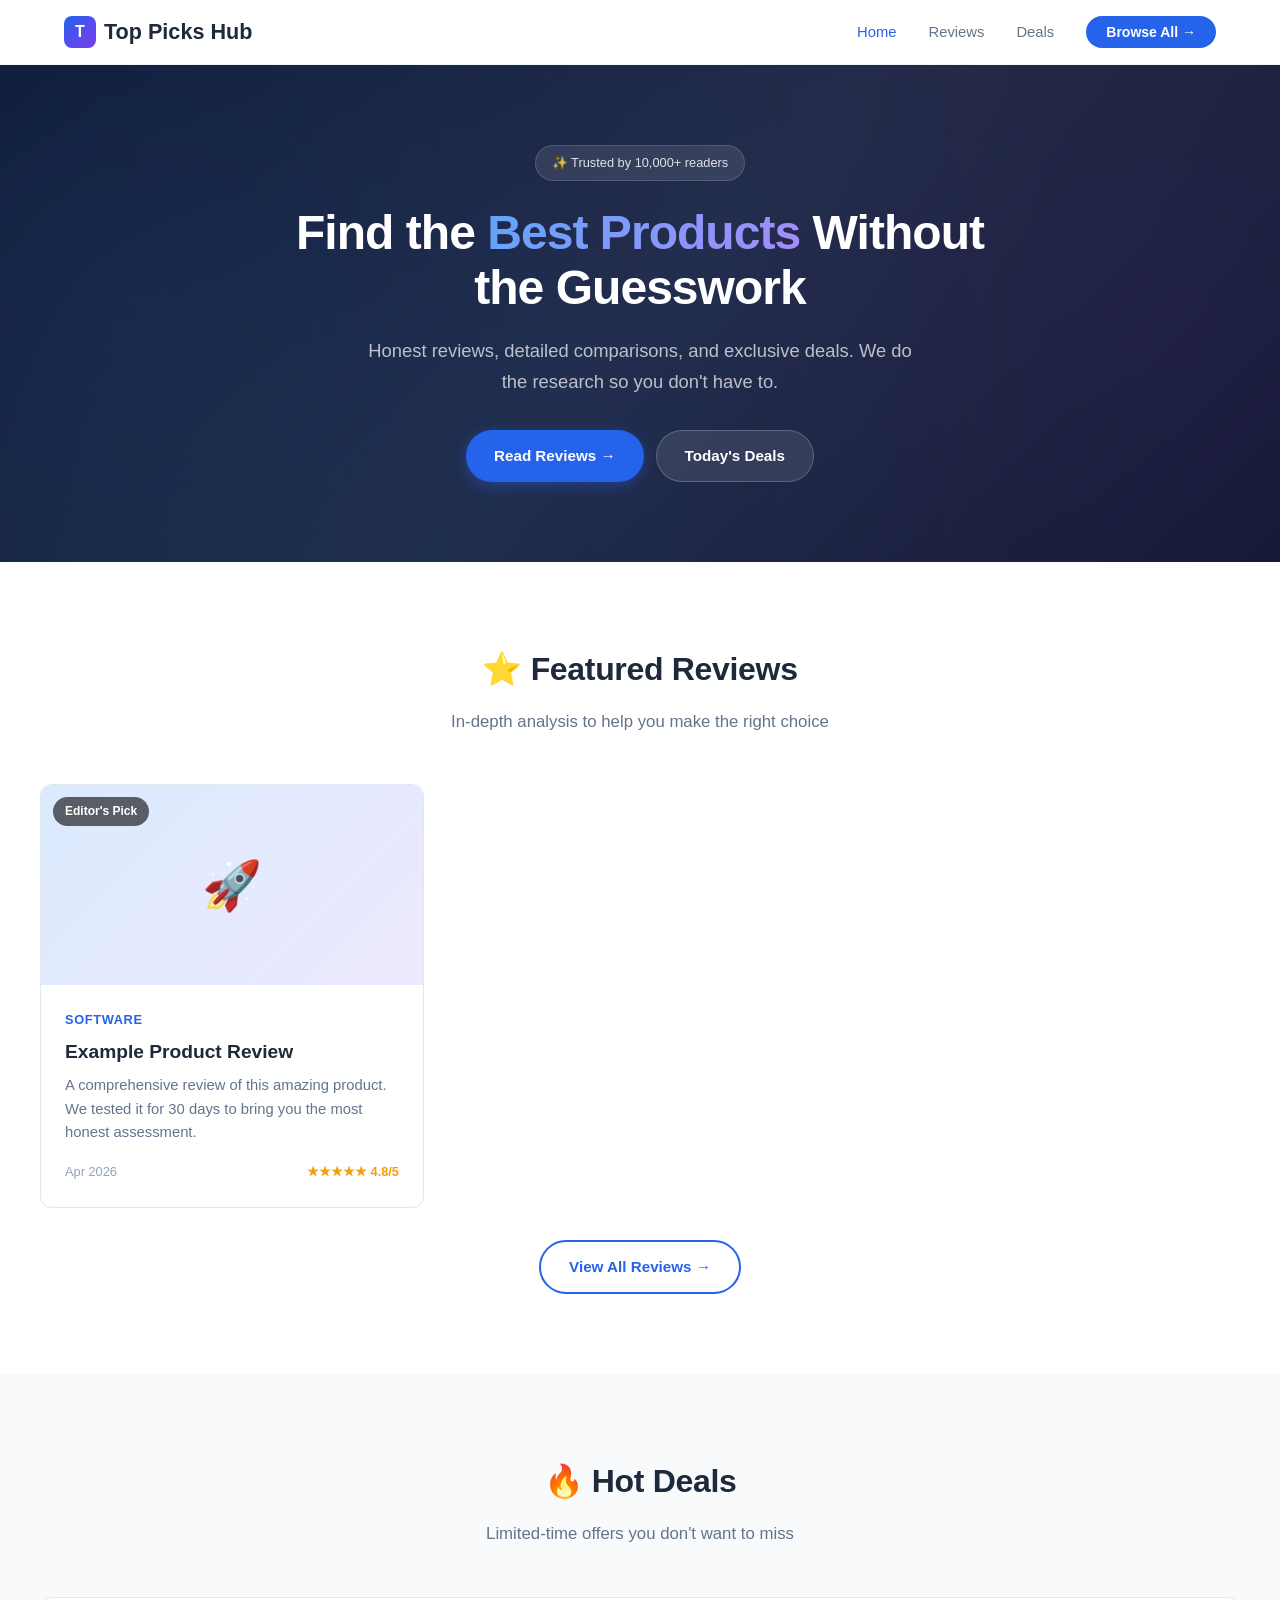
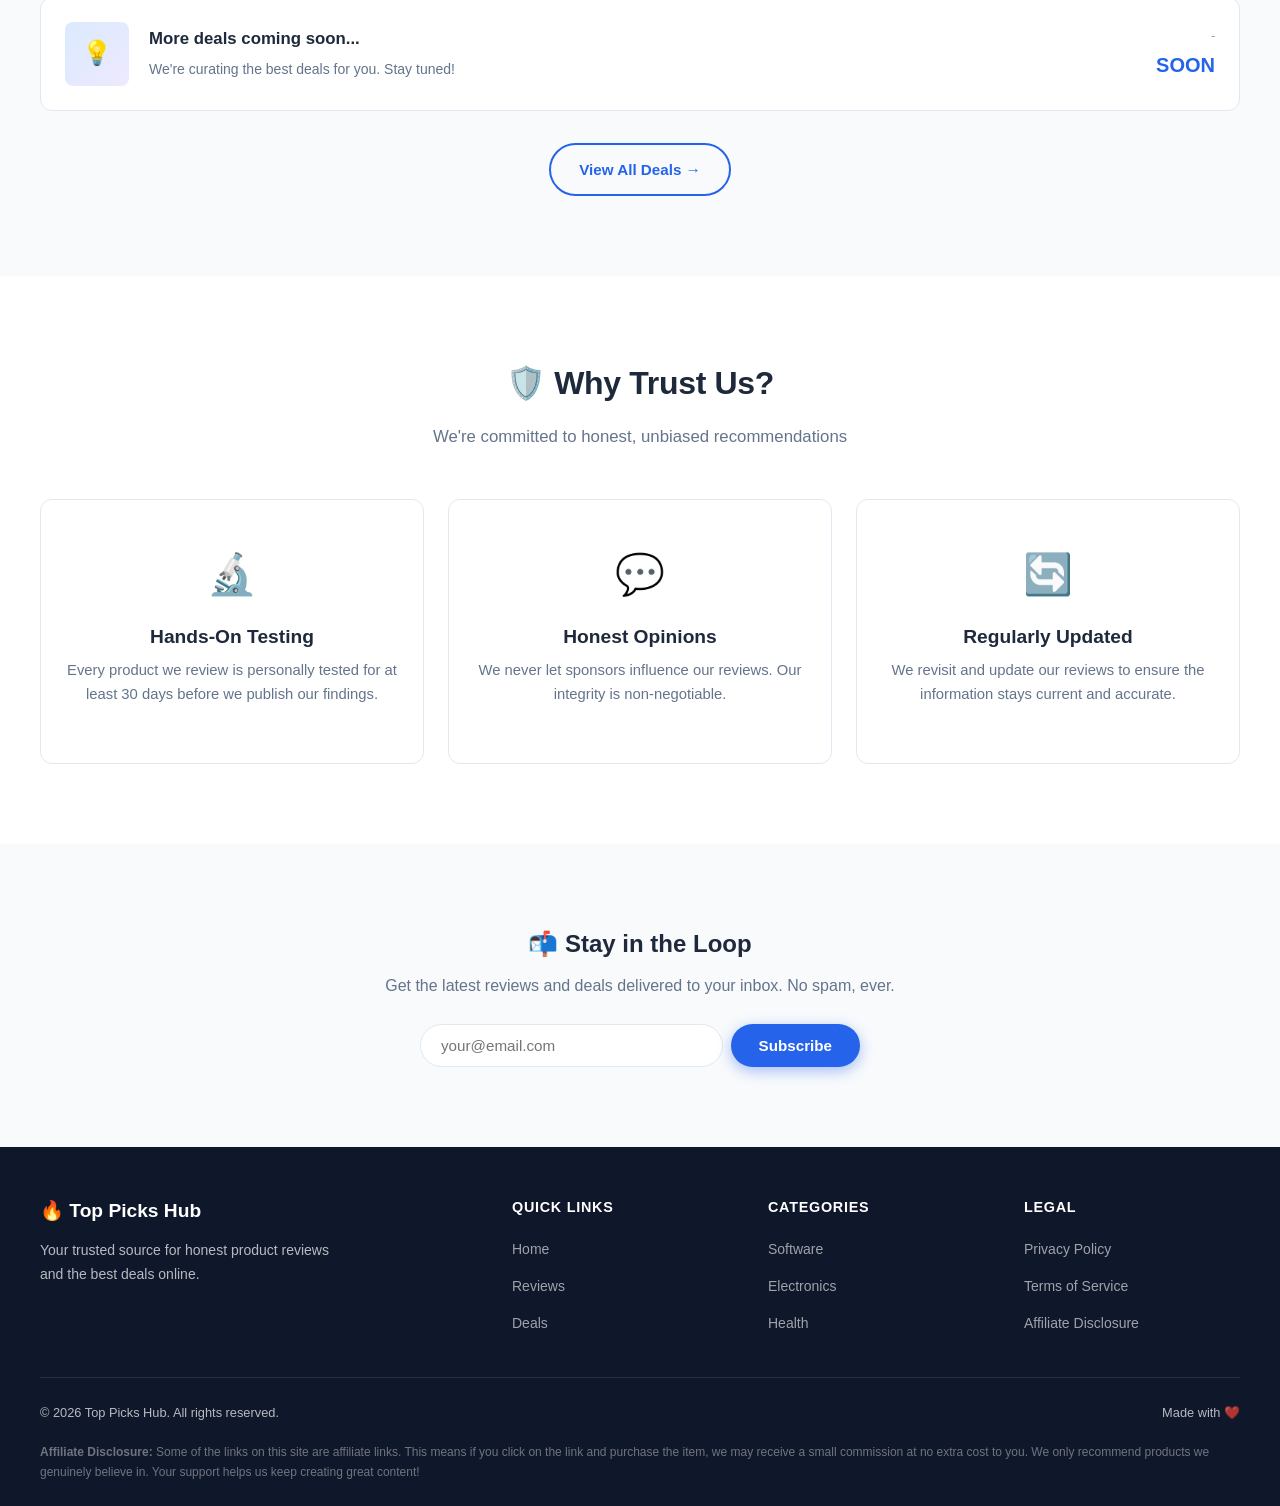
==== index.html @ aafe3a3d "🚀 Initial commit: affiliate blog site - Homepage with hero, featured reviews, hot deals, trust secti" ====
<!DOCTYPE html>
<html lang="en">
<head>
  <meta charset="UTF-8">
  <meta name="viewport" content="width=device-width, initial-scale=1.0">
  <title>Top Picks Hub - Honest Reviews & Best Deals</title>
  <meta name="description" content="Discover honest product reviews, comparisons, and exclusive deals. We help you find the best products at the best prices.">
  <link rel="stylesheet" href="css/style.css">
  <link rel="icon" href="data:image/svg+xml,<svg xmlns='http://www.w3.org/2000/svg' viewBox='0 0 100 100'><text y='.9em' font-size='90'>🔥</text></svg>">
</head>
<body>

  <!-- Navigation -->
  <nav class="navbar">
    <div class="navbar-inner">
      <a href="index.html" class="navbar-brand">
        <span class="logo-icon">T</span>
        Top Picks Hub
      </a>
      <ul class="navbar-links">
        <li><a href="index.html" class="active">Home</a></li>
        <li><a href="reviews/index.html">Reviews</a></li>
        <li><a href="deals/index.html">Deals</a></li>
        <li><a href="reviews/index.html" class="cta-nav">Browse All →</a></li>
      </ul>
      <button class="menu-toggle" aria-label="Toggle menu">
        <span></span><span></span><span></span>
      </button>
    </div>
  </nav>

  <!-- Hero -->
  <section class="hero">
    <div class="hero-content">
      <div class="hero-badge">✨ Trusted by 10,000+ readers</div>
      <h1>Find the <span class="highlight">Best Products</span> Without the Guesswork</h1>
      <p>Honest reviews, detailed comparisons, and exclusive deals. We do the research so you don't have to.</p>
      <div class="hero-buttons">
        <a href="reviews/index.html" class="btn btn-primary">Read Reviews →</a>
        <a href="deals/index.html" class="btn btn-secondary">Today's Deals</a>
      </div>
    </div>
  </section>

  <!-- Featured Reviews -->
  <section class="section">
    <div class="section-inner">
      <div class="section-header">
        <h2>⭐ Featured Reviews</h2>
        <p>In-depth analysis to help you make the right choice</p>
      </div>
      <div class="card-grid" id="featured-reviews">
        <!-- Cards will be populated here -->
        <div class="card">
          <div class="card-image">
            <span>🚀</span>
            <span class="card-badge">Editor's Pick</span>
          </div>
          <div class="card-body">
            <div class="card-category">Software</div>
            <h3 class="card-title"><a href="reviews/example-product.html">Example Product Review</a></h3>
            <p class="card-desc">A comprehensive review of this amazing product. We tested it for 30 days to bring you the most honest assessment.</p>
            <div class="card-meta">
              <span>Apr 2026</span>
              <span class="rating">★★★★★ 4.8/5</span>
            </div>
          </div>
        </div>
      </div>
      <div class="text-center mt-4">
        <a href="reviews/index.html" class="btn btn-outline">View All Reviews →</a>
      </div>
    </div>
  </section>

  <!-- Hot Deals -->
  <section class="section section-alt">
    <div class="section-inner">
      <div class="section-header">
        <h2>🔥 Hot Deals</h2>
        <p>Limited-time offers you don't want to miss</p>
      </div>
      <div class="deal-list" id="hot-deals">
        <!-- Deals will be populated here -->
        <div class="deal-card">
          <div class="deal-icon">💡</div>
          <div class="deal-info">
            <h3>More deals coming soon...</h3>
            <p>We're curating the best deals for you. Stay tuned!</p>
          </div>
          <div class="deal-price">
            <div class="old">&nbsp;</div>
            <div class="new">SOON</div>
          </div>
        </div>
      </div>
      <div class="text-center mt-4">
        <a href="deals/index.html" class="btn btn-outline">View All Deals →</a>
      </div>
    </div>
  </section>

  <!-- Why Trust Us -->
  <section class="section">
    <div class="section-inner">
      <div class="section-header">
        <h2>🛡️ Why Trust Us?</h2>
        <p>We're committed to honest, unbiased recommendations</p>
      </div>
      <div class="card-grid">
        <div class="card">
          <div class="card-body" style="text-align:center; padding:40px 24px;">
            <div style="font-size:2.5rem; margin-bottom:16px;">🔬</div>
            <h3 class="card-title">Hands-On Testing</h3>
            <p class="card-desc">Every product we review is personally tested for at least 30 days before we publish our findings.</p>
          </div>
        </div>
        <div class="card">
          <div class="card-body" style="text-align:center; padding:40px 24px;">
            <div style="font-size:2.5rem; margin-bottom:16px;">💬</div>
            <h3 class="card-title">Honest Opinions</h3>
            <p class="card-desc">We never let sponsors influence our reviews. Our integrity is non-negotiable.</p>
          </div>
        </div>
        <div class="card">
          <div class="card-body" style="text-align:center; padding:40px 24px;">
            <div style="font-size:2.5rem; margin-bottom:16px;">🔄</div>
            <h3 class="card-title">Regularly Updated</h3>
            <p class="card-desc">We revisit and update our reviews to ensure the information stays current and accurate.</p>
          </div>
        </div>
      </div>
    </div>
  </section>

  <!-- Newsletter -->
  <section class="section section-alt">
    <div class="section-inner" style="text-align:center; max-width:600px;">
      <h2>📬 Stay in the Loop</h2>
      <p class="text-muted mt-1 mb-3">Get the latest reviews and deals delivered to your inbox. No spam, ever.</p>
      <form style="display:flex; gap:8px; max-width:440px; margin:0 auto;" onsubmit="event.preventDefault(); alert('Thanks for subscribing!');">
        <input type="email" placeholder="your@email.com" required style="flex:1; padding:12px 20px; border:1px solid var(--border); border-radius:100px; font-size:0.95rem; outline:none;">
        <button type="submit" class="btn btn-primary">Subscribe</button>
      </form>
    </div>
  </section>

  <!-- Footer -->
  <footer class="footer">
    <div class="footer-inner">
      <div class="footer-grid">
        <div>
          <div class="footer-brand">🔥 Top Picks Hub</div>
          <p class="footer-desc">Your trusted source for honest product reviews and the best deals online.</p>
        </div>
        <div>
          <h4>Quick Links</h4>
          <ul class="footer-links">
            <li><a href="index.html">Home</a></li>
            <li><a href="reviews/index.html">Reviews</a></li>
            <li><a href="deals/index.html">Deals</a></li>
          </ul>
        </div>
        <div>
          <h4>Categories</h4>
          <ul class="footer-links">
            <li><a href="reviews/index.html">Software</a></li>
            <li><a href="reviews/index.html">Electronics</a></li>
            <li><a href="reviews/index.html">Health</a></li>
          </ul>
        </div>
        <div>
          <h4>Legal</h4>
          <ul class="footer-links">
            <li><a href="#">Privacy Policy</a></li>
            <li><a href="#">Terms of Service</a></li>
            <li><a href="#">Affiliate Disclosure</a></li>
          </ul>
        </div>
      </div>
      <div class="footer-bottom">
        <span>© 2026 Top Picks Hub. All rights reserved.</span>
        <span>Made with ❤️</span>
      </div>
      <div class="footer-disclaimer">
        <strong>Affiliate Disclosure:</strong> Some of the links on this site are affiliate links. This means if you click on the link and purchase the item, we may receive a small commission at no extra cost to you. We only recommend products we genuinely believe in. Your support helps us keep creating great content!
      </div>
    </div>
  </footer>

  <script src="js/main.js"></script>
</body>
</html>
---- css/style.css ----
/* ============================================
   Affiliate Blog - Global Styles
   ============================================ */

/* CSS Variables */
:root {
  --primary: #2563eb;
  --primary-dark: #1d4ed8;
  --primary-light: #dbeafe;
  --accent: #f59e0b;
  --accent-dark: #d97706;
  --text: #1e293b;
  --text-light: #64748b;
  --text-lighter: #94a3b8;
  --bg: #ffffff;
  --bg-alt: #f8fafc;
  --bg-card: #ffffff;
  --border: #e2e8f0;
  --border-light: #f1f5f9;
  --shadow-sm: 0 1px 2px rgba(0,0,0,0.05);
  --shadow: 0 1px 3px rgba(0,0,0,0.1), 0 1px 2px rgba(0,0,0,0.06);
  --shadow-md: 0 4px 6px -1px rgba(0,0,0,0.1), 0 2px 4px -2px rgba(0,0,0,0.1);
  --shadow-lg: 0 10px 15px -3px rgba(0,0,0,0.1), 0 4px 6px -4px rgba(0,0,0,0.1);
  --shadow-xl: 0 20px 25px -5px rgba(0,0,0,0.1), 0 8px 10px -6px rgba(0,0,0,0.1);
  --radius: 12px;
  --radius-sm: 8px;
  --radius-lg: 16px;
  --max-width: 1200px;
  --transition: 0.2s ease;
}

/* Reset & Base */
*, *::before, *::after {
  box-sizing: border-box;
  margin: 0;
  padding: 0;
}

html {
  scroll-behavior: smooth;
  -webkit-font-smoothing: antialiased;
}

body {
  font-family: -apple-system, BlinkMacSystemFont, 'Segoe UI', Roboto, 'Helvetica Neue', Arial, sans-serif;
  color: var(--text);
  background: var(--bg);
  line-height: 1.7;
  font-size: 16px;
}

a {
  color: var(--primary);
  text-decoration: none;
  transition: color var(--transition);
}

a:hover {
  color: var(--primary-dark);
}

img {
  max-width: 100%;
  height: auto;
  display: block;
}

/* ============================================
   Navigation
   ============================================ */
.navbar {
  position: sticky;
  top: 0;
  z-index: 100;
  background: rgba(255,255,255,0.85);
  backdrop-filter: blur(20px);
  -webkit-backdrop-filter: blur(20px);
  border-bottom: 1px solid var(--border-light);
}

.navbar-inner {
  max-width: var(--max-width);
  margin: 0 auto;
  padding: 0 24px;
  height: 64px;
  display: flex;
  align-items: center;
  justify-content: space-between;
}

.navbar-brand {
  font-size: 1.35rem;
  font-weight: 700;
  color: var(--text);
  display: flex;
  align-items: center;
  gap: 8px;
}

.navbar-brand:hover {
  color: var(--text);
}

.navbar-brand .logo-icon {
  width: 32px;
  height: 32px;
  background: linear-gradient(135deg, var(--primary), #7c3aed);
  border-radius: 8px;
  display: flex;
  align-items: center;
  justify-content: center;
  color: white;
  font-size: 1rem;
  font-weight: 800;
}

.navbar-links {
  display: flex;
  align-items: center;
  gap: 32px;
  list-style: none;
}

.navbar-links a {
  color: var(--text-light);
  font-size: 0.925rem;
  font-weight: 500;
  transition: color var(--transition);
}

.navbar-links a:hover,
.navbar-links a.active {
  color: var(--primary);
}

.navbar-links .cta-nav {
  background: var(--primary);
  color: white;
  padding: 8px 20px;
  border-radius: 100px;
  font-weight: 600;
  font-size: 0.875rem;
}

.navbar-links .cta-nav:hover {
  background: var(--primary-dark);
  color: white;
}

/* Mobile Menu */
.menu-toggle {
  display: none;
  background: none;
  border: none;
  cursor: pointer;
  padding: 8px;
}

.menu-toggle span {
  display: block;
  width: 24px;
  height: 2px;
  background: var(--text);
  margin: 5px 0;
  transition: var(--transition);
}

/* ============================================
   Hero Section
   ============================================ */
.hero {
  background: linear-gradient(135deg, #0f172a 0%, #1e293b 50%, #0f172a 100%);
  color: white;
  padding: 80px 24px;
  text-align: center;
  position: relative;
  overflow: hidden;
}

.hero::before {
  content: '';
  position: absolute;
  top: -50%;
  left: -50%;
  width: 200%;
  height: 200%;
  background: radial-gradient(circle at 30% 50%, rgba(37,99,235,0.15) 0%, transparent 50%),
              radial-gradient(circle at 70% 50%, rgba(124,58,237,0.1) 0%, transparent 50%);
  animation: heroGlow 8s ease-in-out infinite alternate;
}

@keyframes heroGlow {
  0% { transform: translate(0, 0); }
  100% { transform: translate(-5%, 5%); }
}

.hero-content {
  max-width: 720px;
  margin: 0 auto;
  position: relative;
  z-index: 1;
}

.hero-badge {
  display: inline-flex;
  align-items: center;
  gap: 6px;
  background: rgba(255,255,255,0.1);
  border: 1px solid rgba(255,255,255,0.15);
  padding: 6px 16px;
  border-radius: 100px;
  font-size: 0.8rem;
  font-weight: 500;
  color: rgba(255,255,255,0.85);
  margin-bottom: 24px;
  backdrop-filter: blur(10px);
}

.hero h1 {
  font-size: 3rem;
  font-weight: 800;
  line-height: 1.15;
  margin-bottom: 20px;
  letter-spacing: -0.02em;
}

.hero h1 .highlight {
  background: linear-gradient(135deg, #60a5fa, #a78bfa);
  -webkit-background-clip: text;
  -webkit-text-fill-color: transparent;
  background-clip: text;
}

.hero p {
  font-size: 1.15rem;
  color: rgba(255,255,255,0.7);
  max-width: 560px;
  margin: 0 auto 32px;
  line-height: 1.7;
}

.hero-buttons {
  display: flex;
  gap: 12px;
  justify-content: center;
  flex-wrap: wrap;
}

/* ============================================
   Buttons
   ============================================ */
.btn {
  display: inline-flex;
  align-items: center;
  gap: 8px;
  padding: 12px 28px;
  border-radius: 100px;
  font-weight: 600;
  font-size: 0.95rem;
  border: none;
  cursor: pointer;
  transition: all var(--transition);
  text-decoration: none;
}

.btn-primary {
  background: var(--primary);
  color: white;
  box-shadow: 0 4px 14px rgba(37,99,235,0.4);
}

.btn-primary:hover {
  background: var(--primary-dark);
  color: white;
  transform: translateY(-1px);
  box-shadow: 0 6px 20px rgba(37,99,235,0.5);
}

.btn-secondary {
  background: rgba(255,255,255,0.1);
  color: white;
  border: 1px solid rgba(255,255,255,0.2);
}

.btn-secondary:hover {
  background: rgba(255,255,255,0.2);
  color: white;
}

.btn-outline {
  background: transparent;
  color: var(--primary);
  border: 2px solid var(--primary);
}

.btn-outline:hover {
  background: var(--primary);
  color: white;
}

.btn-accent {
  background: linear-gradient(135deg, var(--accent), var(--accent-dark));
  color: white;
  box-shadow: 0 4px 14px rgba(245,158,11,0.4);
}

.btn-accent:hover {
  transform: translateY(-1px);
  box-shadow: 0 6px 20px rgba(245,158,11,0.5);
  color: white;
}

.btn-sm {
  padding: 8px 18px;
  font-size: 0.85rem;
}

/* ============================================
   Sections
   ============================================ */
.section {
  padding: 80px 24px;
}

.section-alt {
  background: var(--bg-alt);
}

.section-inner {
  max-width: var(--max-width);
  margin: 0 auto;
}

.section-header {
  text-align: center;
  margin-bottom: 48px;
}

.section-header h2 {
  font-size: 2rem;
  font-weight: 700;
  margin-bottom: 12px;
  letter-spacing: -0.01em;
}

.section-header p {
  color: var(--text-light);
  font-size: 1.05rem;
  max-width: 560px;
  margin: 0 auto;
}

/* ============================================
   Card Grid
   ============================================ */
.card-grid {
  display: grid;
  grid-template-columns: repeat(auto-fill, minmax(340px, 1fr));
  gap: 24px;
}

.card {
  background: var(--bg-card);
  border: 1px solid var(--border);
  border-radius: var(--radius);
  overflow: hidden;
  transition: all 0.3s ease;
}

.card:hover {
  transform: translateY(-4px);
  box-shadow: var(--shadow-lg);
  border-color: var(--primary-light);
}

.card-image {
  width: 100%;
  height: 200px;
  background: linear-gradient(135deg, var(--primary-light), #ede9fe);
  display: flex;
  align-items: center;
  justify-content: center;
  color: var(--primary);
  font-size: 3rem;
  position: relative;
  overflow: hidden;
}

.card-image img {
  width: 100%;
  height: 100%;
  object-fit: cover;
}

.card-badge {
  position: absolute;
  top: 12px;
  left: 12px;
  background: rgba(0,0,0,0.6);
  color: white;
  padding: 4px 12px;
  border-radius: 100px;
  font-size: 0.75rem;
  font-weight: 600;
  backdrop-filter: blur(10px);
}

.card-body {
  padding: 24px;
}

.card-category {
  font-size: 0.8rem;
  font-weight: 600;
  color: var(--primary);
  text-transform: uppercase;
  letter-spacing: 0.05em;
  margin-bottom: 8px;
}

.card-title {
  font-size: 1.2rem;
  font-weight: 700;
  margin-bottom: 8px;
  line-height: 1.4;
}

.card-title a {
  color: var(--text);
}

.card-title a:hover {
  color: var(--primary);
}

.card-desc {
  color: var(--text-light);
  font-size: 0.925rem;
  line-height: 1.6;
  margin-bottom: 16px;
}

.card-meta {
  display: flex;
  align-items: center;
  justify-content: space-between;
  font-size: 0.8rem;
  color: var(--text-lighter);
}

.card-meta .rating {
  color: var(--accent);
  font-weight: 600;
}

/* ============================================
   Featured / Deal Cards
   ============================================ */
.deal-card {
  background: var(--bg-card);
  border: 1px solid var(--border);
  border-radius: var(--radius);
  padding: 24px;
  display: flex;
  gap: 20px;
  align-items: center;
  transition: all 0.3s ease;
}

.deal-card:hover {
  transform: translateY(-2px);
  box-shadow: var(--shadow-md);
}

.deal-card .deal-icon {
  width: 64px;
  height: 64px;
  border-radius: var(--radius-sm);
  background: linear-gradient(135deg, var(--primary-light), #ede9fe);
  display: flex;
  align-items: center;
  justify-content: center;
  font-size: 1.5rem;
  flex-shrink: 0;
}

.deal-card .deal-info {
  flex: 1;
}

.deal-card .deal-info h3 {
  font-size: 1.05rem;
  font-weight: 700;
  margin-bottom: 4px;
}

.deal-card .deal-info p {
  font-size: 0.875rem;
  color: var(--text-light);
}

.deal-card .deal-price {
  text-align: right;
  flex-shrink: 0;
}

.deal-card .deal-price .old {
  font-size: 0.8rem;
  color: var(--text-lighter);
  text-decoration: line-through;
}

.deal-card .deal-price .new {
  font-size: 1.25rem;
  font-weight: 800;
  color: var(--primary);
}

.deal-list {
  display: flex;
  flex-direction: column;
  gap: 16px;
}

/* ============================================
   Footer
   ============================================ */
.footer {
  background: #0f172a;
  color: rgba(255,255,255,0.7);
  padding: 48px 24px 24px;
}

.footer-inner {
  max-width: var(--max-width);
  margin: 0 auto;
}

.footer-grid {
  display: grid;
  grid-template-columns: 2fr 1fr 1fr 1fr;
  gap: 40px;
  margin-bottom: 40px;
}

.footer-brand {
  font-size: 1.2rem;
  font-weight: 700;
  color: white;
  margin-bottom: 12px;
}

.footer-desc {
  font-size: 0.875rem;
  line-height: 1.7;
  max-width: 300px;
}

.footer h4 {
  color: white;
  font-size: 0.9rem;
  font-weight: 600;
  margin-bottom: 16px;
  text-transform: uppercase;
  letter-spacing: 0.05em;
}

.footer-links {
  list-style: none;
  display: flex;
  flex-direction: column;
  gap: 10px;
}

.footer-links a {
  color: rgba(255,255,255,0.6);
  font-size: 0.875rem;
  transition: color var(--transition);
}

.footer-links a:hover {
  color: white;
}

.footer-bottom {
  border-top: 1px solid rgba(255,255,255,0.1);
  padding-top: 24px;
  display: flex;
  justify-content: space-between;
  align-items: center;
  font-size: 0.8rem;
}

.footer-disclaimer {
  font-size: 0.75rem;
  color: rgba(255,255,255,0.4);
  margin-top: 20px;
  line-height: 1.6;
}

/* ============================================
   LP Page Styles
   ============================================ */
.lp-hero {
  background: linear-gradient(135deg, #0f172a 0%, #1e293b 100%);
  color: white;
  padding: 100px 24px 80px;
  text-align: center;
}

.lp-hero h1 {
  font-size: 2.5rem;
  font-weight: 800;
  margin-bottom: 16px;
  letter-spacing: -0.02em;
}

.lp-hero p {
  font-size: 1.1rem;
  color: rgba(255,255,255,0.7);
  max-width: 600px;
  margin: 0 auto 32px;
}

.lp-content {
  max-width: 800px;
  margin: 0 auto;
  padding: 60px 24px;
}

.lp-content h2 {
  font-size: 1.6rem;
  font-weight: 700;
  margin: 40px 0 16px;
}

.lp-content h3 {
  font-size: 1.25rem;
  font-weight: 600;
  margin: 28px 0 12px;
}

.lp-content p {
  margin-bottom: 16px;
  color: var(--text-light);
  line-height: 1.8;
}

.lp-content ul, .lp-content ol {
  margin: 16px 0;
  padding-left: 24px;
}

.lp-content li {
  margin-bottom: 8px;
  color: var(--text-light);
  line-height: 1.7;
}

.lp-cta {
  background: var(--bg-alt);
  border: 2px solid var(--border);
  border-radius: var(--radius-lg);
  padding: 48px;
  text-align: center;
  margin: 48px 0;
}

.lp-cta h2 {
  font-size: 1.8rem;
  margin-bottom: 12px;
}

.lp-cta p {
  color: var(--text-light);
  margin-bottom: 24px;
}

/* Pros & Cons */
.pros-cons {
  display: grid;
  grid-template-columns: 1fr 1fr;
  gap: 24px;
  margin: 32px 0;
}

.pros-cons .pros, .pros-cons .cons {
  background: var(--bg-alt);
  border-radius: var(--radius);
  padding: 24px;
}

.pros-cons h3 {
  margin-top: 0 !important;
  font-size: 1.1rem !important;
}

.pros-cons .pros h3 { color: #16a34a; }
.pros-cons .cons h3 { color: #dc2626; }

.pros-cons li {
  margin-bottom: 8px;
  font-size: 0.925rem;
}

/* ============================================
   Responsive
   ============================================ */
@media (max-width: 768px) {
  .navbar-links {
    display: none;
    position: absolute;
    top: 64px;
    left: 0;
    right: 0;
    background: white;
    flex-direction: column;
    padding: 24px;
    gap: 16px;
    border-bottom: 1px solid var(--border);
    box-shadow: var(--shadow-lg);
  }

  .navbar-links.active {
    display: flex;
  }

  .menu-toggle {
    display: block;
  }

  .hero h1 {
    font-size: 2rem;
  }

  .hero p {
    font-size: 1rem;
  }

  .card-grid {
    grid-template-columns: 1fr;
  }

  .footer-grid {
    grid-template-columns: 1fr 1fr;
    gap: 24px;
  }

  .pros-cons {
    grid-template-columns: 1fr;
  }

  .deal-card {
    flex-direction: column;
    text-align: center;
  }

  .deal-card .deal-price {
    text-align: center;
  }

  .lp-hero h1 {
    font-size: 1.8rem;
  }

  .section {
    padding: 48px 16px;
  }
}

@media (max-width: 480px) {
  .footer-grid {
    grid-template-columns: 1fr;
  }

  .hero-buttons {
    flex-direction: column;
    align-items: center;
  }

  .btn {
    width: 100%;
    justify-content: center;
  }
}

/* ============================================
   Utilities
   ============================================ */
.text-center { text-align: center; }
.text-sm { font-size: 0.875rem; }
.text-muted { color: var(--text-light); }
.mt-1 { margin-top: 8px; }
.mt-2 { margin-top: 16px; }
.mt-3 { margin-top: 24px; }
.mt-4 { margin-top: 32px; }
.mb-1 { margin-bottom: 8px; }
.mb-2 { margin-bottom: 16px; }
.mb-3 { margin-bottom: 24px; }
.mb-4 { margin-bottom: 32px; }
.container {
  max-width: var(--max-width);
  margin: 0 auto;
  padding: 0 24px;
}

/* Star rating */
.stars {
  color: var(--accent);
  letter-spacing: 2px;
}

/* Tag */
.tag {
  display: inline-block;
  padding: 4px 12px;
  border-radius: 100px;
  font-size: 0.75rem;
  font-weight: 600;
  background: var(--primary-light);
  color: var(--primary);
}

.tag-green {
  background: #dcfce7;
  color: #16a34a;
}

.tag-red {
  background: #fee2e2;
  color: #dc2626;
}

/* Breadcrumb */
.breadcrumb {
  padding: 16px 24px;
  font-size: 0.85rem;
  color: var(--text-lighter);
}

.breadcrumb a {
  color: var(--text-light);
}

.breadcrumb a:hover {
  color: var(--primary);
}

.breadcrumb span {
  margin: 0 8px;
}

/* Divider */
.divider {
  border: none;
  border-top: 1px solid var(--border);
  margin: 48px 0;
}
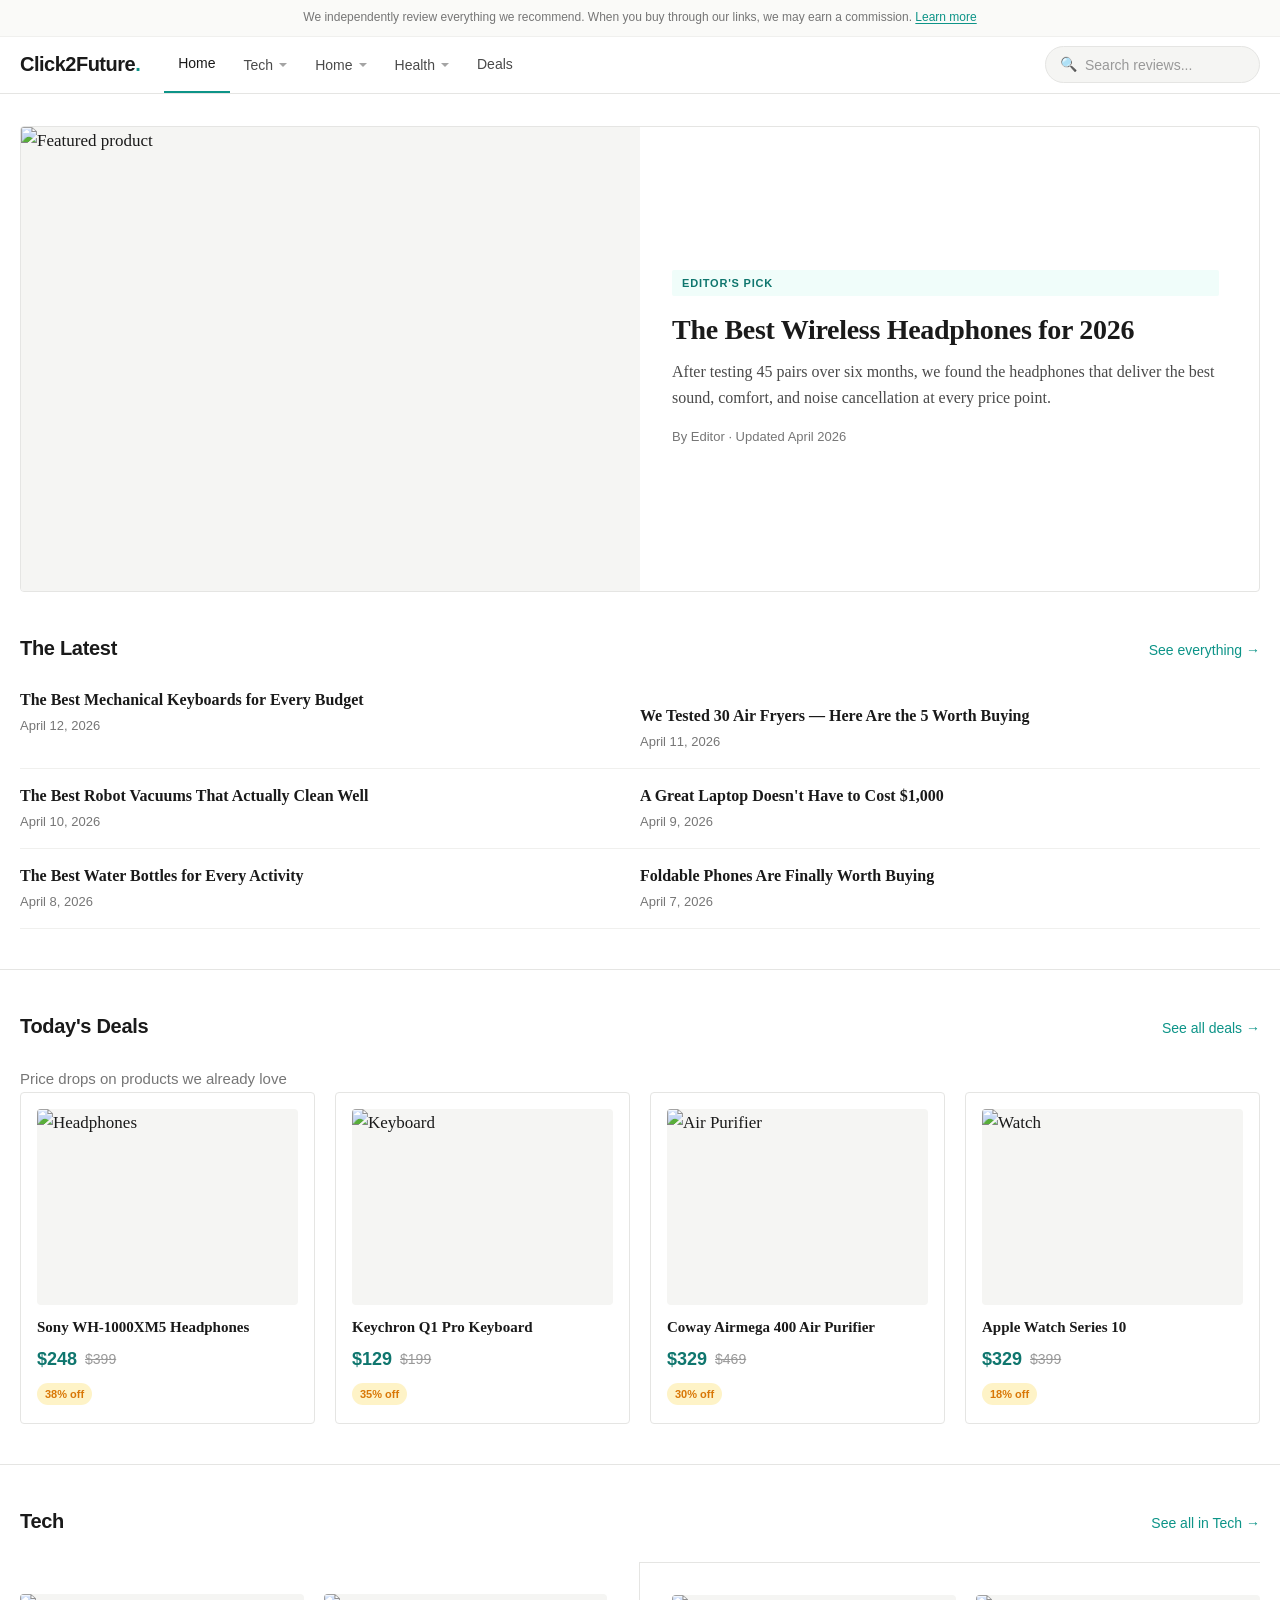
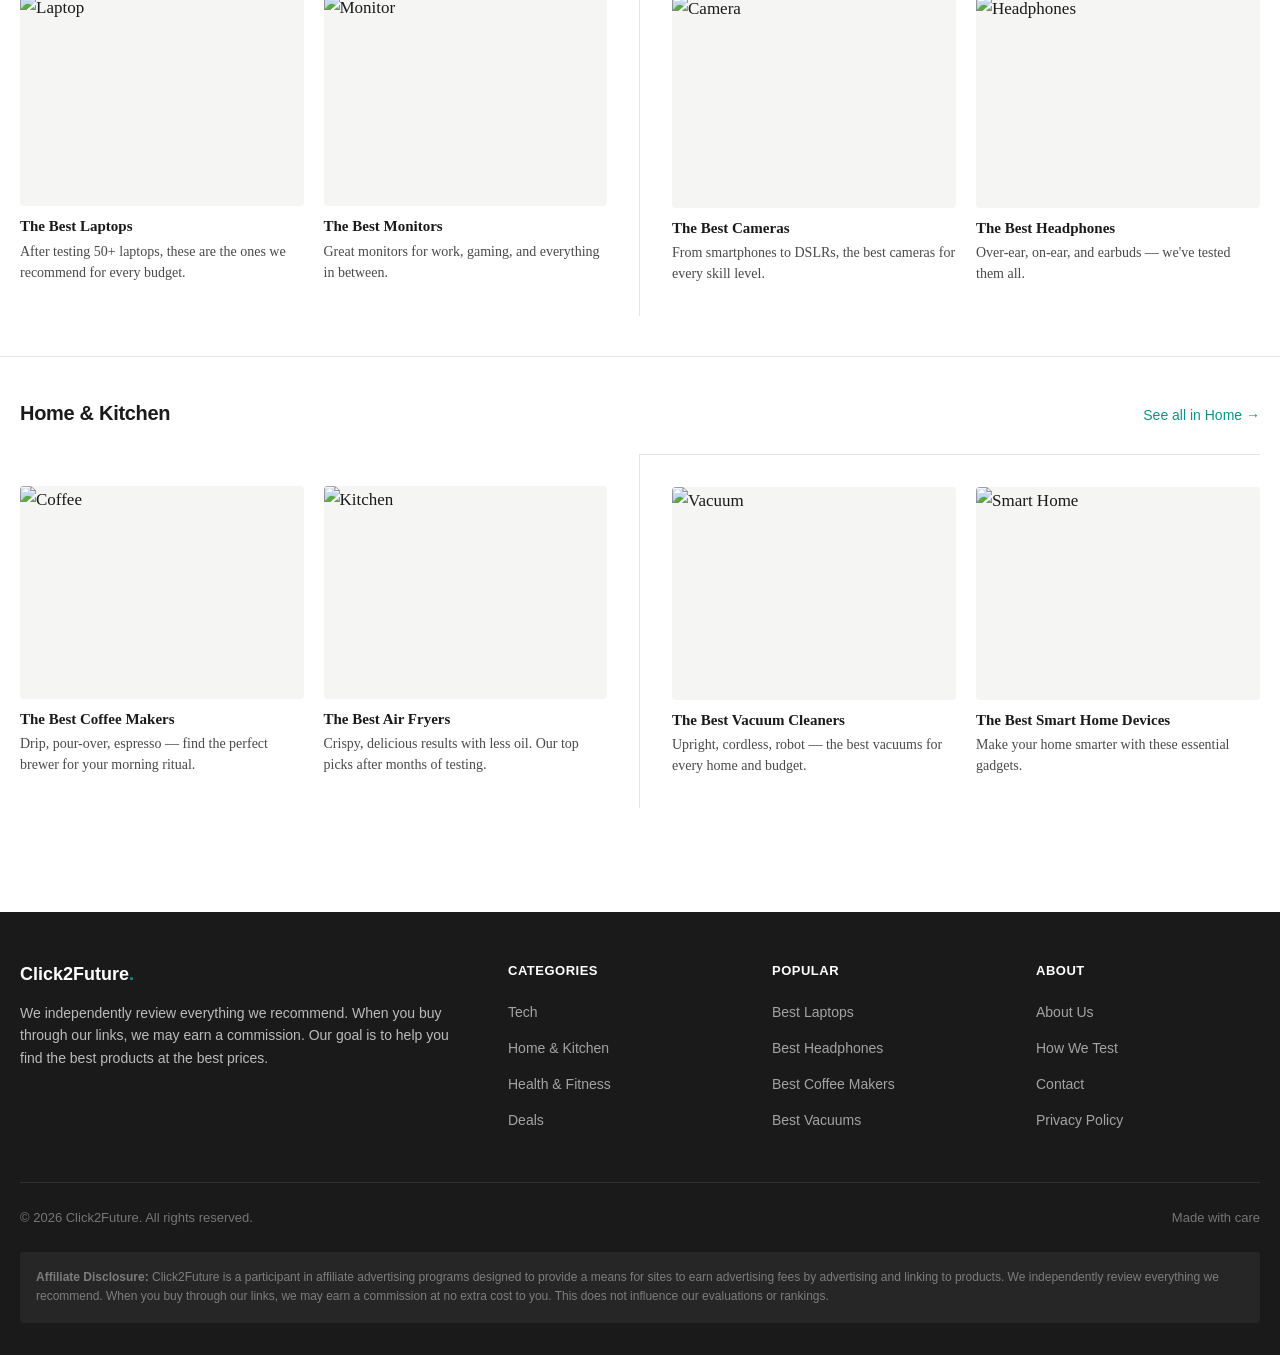
==== commit 055519d9: "🎨 Redesign: Wirecutter-style layout with teal color scheme" ====
--- a/index.html
+++ b/index.html
@@ -3,145 +3,346 @@
 <head>
   <meta charset="UTF-8">
   <meta name="viewport" content="width=device-width, initial-scale=1.0">
-  <title>Top Picks Hub - Honest Reviews & Best Deals</title>
-  <meta name="description" content="Discover honest product reviews, comparisons, and exclusive deals. We help you find the best products at the best prices.">
+  <title>Click2Future — Honest Reviews & Best Deals</title>
+  <meta name="description" content="We independently review everything we recommend. Find the best products with honest, in-depth reviews and exclusive deals.">
   <link rel="stylesheet" href="css/style.css">
-  <link rel="icon" href="data:image/svg+xml,<svg xmlns='http://www.w3.org/2000/svg' viewBox='0 0 100 100'><text y='.9em' font-size='90'>🔥</text></svg>">
+  <link rel="icon" href="data:image/svg+xml,<svg xmlns='http://www.w3.org/2000/svg' viewBox='0 0 100 100'><text y='.9em' font-size='90'>⚡</text></svg>">
 </head>
 <body>
+
+  <!-- Disclosure Bar -->
+  <div class="top-bar">
+    We independently review everything we recommend. When you buy through our links, we may earn a commission. <a href="#">Learn more</a>
+  </div>
 
   <!-- Navigation -->
   <nav class="navbar">
     <div class="navbar-inner">
-      <a href="index.html" class="navbar-brand">
-        <span class="logo-icon">T</span>
-        Top Picks Hub
-      </a>
-      <ul class="navbar-links">
-        <li><a href="index.html" class="active">Home</a></li>
-        <li><a href="reviews/index.html">Reviews</a></li>
-        <li><a href="deals/index.html">Deals</a></li>
-        <li><a href="reviews/index.html" class="cta-nav">Browse All →</a></li>
+      <a href="index.html" class="navbar-brand">Click2Future<span class="brand-dot">.</span></a>
+
+      <ul class="nav-links">
+        <li class="active">
+          <a href="index.html">Home</a>
+        </li>
+        <li>
+          <button>Tech <span class="nav-arrow"></span></button>
+          <div class="nav-dropdown">
+            <div class="dropdown-grid">
+              <div class="dropdown-group">
+                <div class="dropdown-group-title">Computers</div>
+                <ul>
+                  <li><a href="reviews/index.html">Laptops</a></li>
+                  <li><a href="reviews/index.html">Desktops</a></li>
+                  <li><a href="reviews/index.html">Monitors</a></li>
+                  <li><a href="reviews/index.html">Keyboards</a></li>
+                  <li><a href="reviews/index.html">Mice</a></li>
+                </ul>
+              </div>
+              <div class="dropdown-group">
+                <div class="dropdown-group-title">Audio</div>
+                <ul>
+                  <li><a href="reviews/index.html">Headphones</a></li>
+                  <li><a href="reviews/index.html">Earbuds</a></li>
+                  <li><a href="reviews/index.html">Speakers</a></li>
+                  <li><a href="reviews/index.html">Soundbars</a></li>
+                </ul>
+              </div>
+              <div class="dropdown-group">
+                <div class="dropdown-group-title">Phones & Tablets</div>
+                <ul>
+                  <li><a href="reviews/index.html">Smartphones</a></li>
+                  <li><a href="reviews/index.html">Tablets</a></li>
+                  <li><a href="reviews/index.html">Phone Cases</a></li>
+                  <li><a href="reviews/index.html">Chargers</a></li>
+                </ul>
+              </div>
+            </div>
+          </div>
+        </li>
+        <li>
+          <button>Home <span class="nav-arrow"></span></button>
+          <div class="nav-dropdown">
+            <div class="dropdown-grid">
+              <div class="dropdown-group">
+                <div class="dropdown-group-title">Kitchen</div>
+                <ul>
+                  <li><a href="reviews/index.html">Coffee Makers</a></li>
+                  <li><a href="reviews/index.html">Air Fryers</a></li>
+                  <li><a href="reviews/index.html">Blenders</a></li>
+                  <li><a href="reviews/index.html">Cookware</a></li>
+                </ul>
+              </div>
+              <div class="dropdown-group">
+                <div class="dropdown-group-title">Cleaning</div>
+                <ul>
+                  <li><a href="reviews/index.html">Vacuum Cleaners</a></li>
+                  <li><a href="reviews/index.html">Robot Vacuums</a></li>
+                  <li><a href="reviews/index.html">Air Purifiers</a></li>
+                </ul>
+              </div>
+              <div class="dropdown-group">
+                <div class="dropdown-group-title">Smart Home</div>
+                <ul>
+                  <li><a href="reviews/index.html">Smart Speakers</a></li>
+                  <li><a href="reviews/index.html">Security Cameras</a></li>
+                  <li><a href="reviews/index.html">Thermostats</a></li>
+                </ul>
+              </div>
+            </div>
+          </div>
+        </li>
+        <li>
+          <button>Health <span class="nav-arrow"></span></button>
+          <div class="nav-dropdown">
+            <div class="dropdown-grid">
+              <div class="dropdown-group">
+                <div class="dropdown-group-title">Fitness</div>
+                <ul>
+                  <li><a href="reviews/index.html">Fitness Trackers</a></li>
+                  <li><a href="reviews/index.html">Running Shoes</a></li>
+                  <li><a href="reviews/index.html">Yoga Mats</a></li>
+                </ul>
+              </div>
+              <div class="dropdown-group">
+                <div class="dropdown-group-title">Wellness</div>
+                <ul>
+                  <li><a href="reviews/index.html">Water Bottles</a></li>
+                  <li><a href="reviews/index.html">Air Purifiers</a></li>
+                  <li><a href="reviews/index.html">Humidifiers</a></li>
+                </ul>
+              </div>
+              <div class="dropdown-group">
+                <div class="dropdown-group-title">Sleep</div>
+                <ul>
+                  <li><a href="reviews/index.html">Mattresses</a></li>
+                  <li><a href="reviews/index.html">Pillows</a></li>
+                  <li><a href="reviews/index.html">White Noise Machines</a></li>
+                </ul>
+              </div>
+            </div>
+          </div>
+        </li>
+        <li>
+          <a href="deals/index.html">Deals</a>
+        </li>
       </ul>
+
+      <div class="nav-right">
+        <div class="search-box">
+          <span class="search-icon">🔍</span>
+          <input type="text" placeholder="Search reviews...">
+        </div>
+      </div>
+
       <button class="menu-toggle" aria-label="Toggle menu">
         <span></span><span></span><span></span>
       </button>
     </div>
   </nav>
 
-  <!-- Hero -->
-  <section class="hero">
-    <div class="hero-content">
-      <div class="hero-badge">✨ Trusted by 10,000+ readers</div>
-      <h1>Find the <span class="highlight">Best Products</span> Without the Guesswork</h1>
-      <p>Honest reviews, detailed comparisons, and exclusive deals. We do the research so you don't have to.</p>
-      <div class="hero-buttons">
-        <a href="reviews/index.html" class="btn btn-primary">Read Reviews →</a>
-        <a href="deals/index.html" class="btn btn-secondary">Today's Deals</a>
+  <!-- Mobile Menu -->
+  <div class="mobile-menu">
+    <a href="index.html">Home</a>
+    <a href="reviews/index.html">All Reviews</a>
+    <a href="deals/index.html">Deals</a>
+    <a href="reviews/index.html">Tech</a>
+    <a href="reviews/index.html">Home & Kitchen</a>
+    <a href="reviews/index.html">Health & Fitness</a>
+  </div>
+
+  <!-- Hero Featured -->
+  <div class="hero-featured">
+    <div class="hero-card">
+      <div class="hero-card-image">
+        <img src="https://images.unsplash.com/photo-1505740420928-5e560c06d30e?w=800&h=600&fit=crop" alt="Featured product">
+      </div>
+      <div class="hero-card-content">
+        <span class="tag">Editor's Pick</span>
+        <h2><a href="reviews/example-product.html">The Best Wireless Headphones for 2026</a></h2>
+        <p>After testing 45 pairs over six months, we found the headphones that deliver the best sound, comfort, and noise cancellation at every price point.</p>
+        <div class="meta">By <a href="#">Editor</a> · Updated April 2026</div>
+      </div>
+    </div>
+  </div>
+
+  <!-- The Latest -->
+  <section class="section">
+    <div class="section-header">
+      <h2 class="section-title"><a href="reviews/index.html">The Latest</a></h2>
+      <a href="reviews/index.html" class="section-more">See everything →</a>
+    </div>
+    <div class="latest-list">
+      <div class="latest-item">
+        <h3><a href="reviews/example-product.html">The Best Mechanical Keyboards for Every Budget</a></h3>
+        <div class="meta">April 12, 2026</div>
+      </div>
+      <div class="latest-item">
+        <h3><a href="reviews/example-product.html">We Tested 30 Air Fryers — Here Are the 5 Worth Buying</a></h3>
+        <div class="meta">April 11, 2026</div>
+      </div>
+      <div class="latest-item">
+        <h3><a href="reviews/example-product.html">The Best Robot Vacuums That Actually Clean Well</a></h3>
+        <div class="meta">April 10, 2026</div>
+      </div>
+      <div class="latest-item">
+        <h3><a href="reviews/example-product.html">A Great Laptop Doesn't Have to Cost $1,000</a></h3>
+        <div class="meta">April 9, 2026</div>
+      </div>
+      <div class="latest-item">
+        <h3><a href="reviews/example-product.html">The Best Water Bottles for Every Activity</a></h3>
+        <div class="meta">April 8, 2026</div>
+      </div>
+      <div class="latest-item">
+        <h3><a href="reviews/example-product.html">Foldable Phones Are Finally Worth Buying</a></h3>
+        <div class="meta">April 7, 2026</div>
       </div>
     </div>
   </section>
 
-  <!-- Featured Reviews -->
+  <!-- Daily Deals -->
   <section class="section">
-    <div class="section-inner">
-      <div class="section-header">
-        <h2>⭐ Featured Reviews</h2>
-        <p>In-depth analysis to help you make the right choice</p>
-      </div>
-      <div class="card-grid" id="featured-reviews">
-        <!-- Cards will be populated here -->
-        <div class="card">
-          <div class="card-image">
-            <span>🚀</span>
-            <span class="card-badge">Editor's Pick</span>
-          </div>
-          <div class="card-body">
-            <div class="card-category">Software</div>
-            <h3 class="card-title"><a href="reviews/example-product.html">Example Product Review</a></h3>
-            <p class="card-desc">A comprehensive review of this amazing product. We tested it for 30 days to bring you the most honest assessment.</p>
-            <div class="card-meta">
-              <span>Apr 2026</span>
-              <span class="rating">★★★★★ 4.8/5</span>
-            </div>
-          </div>
-        </div>
-      </div>
-      <div class="text-center mt-4">
-        <a href="reviews/index.html" class="btn btn-outline">View All Reviews →</a>
+    <div class="section-header">
+      <h2 class="section-title"><a href="deals/index.html">Today's Deals</a></h2>
+      <a href="deals/index.html" class="section-more">See all deals →</a>
+    </div>
+    <p class="section-subtitle">Price drops on products we already love</p>
+    <div class="deals-grid">
+      <div class="deal-card">
+        <div class="deal-card-image">
+          <img src="https://images.unsplash.com/photo-1505740420928-5e560c06d30e?w=400&h=300&fit=crop" alt="Headphones">
+        </div>
+        <h4><a href="deals/example-deal.html">Sony WH-1000XM5 Headphones</a></h4>
+        <div class="deal-price">
+          <span class="current">$248</span>
+          <span class="original">$399</span>
+        </div>
+        <span class="deal-badge">38% off</span>
+      </div>
+      <div class="deal-card">
+        <div class="deal-card-image">
+          <img src="https://images.unsplash.com/photo-1585386959984-a4155224a1ad?w=400&h=300&fit=crop" alt="Keyboard">
+        </div>
+        <h4><a href="deals/example-deal.html">Keychron Q1 Pro Keyboard</a></h4>
+        <div class="deal-price">
+          <span class="current">$129</span>
+          <span class="original">$199</span>
+        </div>
+        <span class="deal-badge">35% off</span>
+      </div>
+      <div class="deal-card">
+        <div class="deal-card-image">
+          <img src="https://images.unsplash.com/photo-1558618666-fcd25c85f82e?w=400&h=300&fit=crop" alt="Air Purifier">
+        </div>
+        <h4><a href="deals/example-deal.html">Coway Airmega 400 Air Purifier</a></h4>
+        <div class="deal-price">
+          <span class="current">$329</span>
+          <span class="original">$469</span>
+        </div>
+        <span class="deal-badge">30% off</span>
+      </div>
+      <div class="deal-card">
+        <div class="deal-card-image">
+          <img src="https://images.unsplash.com/photo-1523275335684-37898b6baf30?w=400&h=300&fit=crop" alt="Watch">
+        </div>
+        <h4><a href="deals/example-deal.html">Apple Watch Series 10</a></h4>
+        <div class="deal-price">
+          <span class="current">$329</span>
+          <span class="original">$399</span>
+        </div>
+        <span class="deal-badge">18% off</span>
       </div>
     </div>
   </section>
 
-  <!-- Hot Deals -->
-  <section class="section section-alt">
-    <div class="section-inner">
-      <div class="section-header">
-        <h2>🔥 Hot Deals</h2>
-        <p>Limited-time offers you don't want to miss</p>
-      </div>
-      <div class="deal-list" id="hot-deals">
-        <!-- Deals will be populated here -->
-        <div class="deal-card">
-          <div class="deal-icon">💡</div>
-          <div class="deal-info">
-            <h3>More deals coming soon...</h3>
-            <p>We're curating the best deals for you. Stay tuned!</p>
-          </div>
-          <div class="deal-price">
-            <div class="old">&nbsp;</div>
-            <div class="new">SOON</div>
-          </div>
-        </div>
-      </div>
-      <div class="text-center mt-4">
-        <a href="deals/index.html" class="btn btn-outline">View All Deals →</a>
+  <!-- Tech Picks -->
+  <section class="section">
+    <div class="section-header">
+      <h2 class="section-title"><a href="reviews/index.html">Tech</a></h2>
+      <a href="reviews/index.html" class="section-more">See all in Tech →</a>
+    </div>
+    <div class="category-section">
+      <div class="category-block">
+        <div class="category-featured">
+          <div class="category-item">
+            <div class="category-item-image">
+              <img src="https://images.unsplash.com/photo-1496181133206-80ce9b88a853?w=400&h=300&fit=crop" alt="Laptop">
+            </div>
+            <h4><a href="reviews/example-product.html">The Best Laptops</a></h4>
+            <p>After testing 50+ laptops, these are the ones we recommend for every budget.</p>
+          </div>
+          <div class="category-item">
+            <div class="category-item-image">
+              <img src="https://images.unsplash.com/photo-1593642702821-c8da6771f0c6?w=400&h=300&fit=crop" alt="Monitor">
+            </div>
+            <h4><a href="reviews/example-product.html">The Best Monitors</a></h4>
+            <p>Great monitors for work, gaming, and everything in between.</p>
+          </div>
+        </div>
+      </div>
+      <div class="category-block">
+        <div class="category-featured">
+          <div class="category-item">
+            <div class="category-item-image">
+              <img src="https://images.unsplash.com/photo-1606220588913-b3aacb4d2f46?w=400&h=300&fit=crop" alt="Camera">
+            </div>
+            <h4><a href="reviews/example-product.html">The Best Cameras</a></h4>
+            <p>From smartphones to DSLRs, the best cameras for every skill level.</p>
+          </div>
+          <div class="category-item">
+            <div class="category-item-image">
+              <img src="https://images.unsplash.com/photo-1583394838336-acd977736f90?w=400&h=300&fit=crop" alt="Headphones">
+            </div>
+            <h4><a href="reviews/example-product.html">The Best Headphones</a></h4>
+            <p>Over-ear, on-ear, and earbuds — we've tested them all.</p>
+          </div>
+        </div>
       </div>
     </div>
   </section>
 
-  <!-- Why Trust Us -->
+  <!-- Home Picks -->
   <section class="section">
-    <div class="section-inner">
-      <div class="section-header">
-        <h2>🛡️ Why Trust Us?</h2>
-        <p>We're committed to honest, unbiased recommendations</p>
-      </div>
-      <div class="card-grid">
-        <div class="card">
-          <div class="card-body" style="text-align:center; padding:40px 24px;">
-            <div style="font-size:2.5rem; margin-bottom:16px;">🔬</div>
-            <h3 class="card-title">Hands-On Testing</h3>
-            <p class="card-desc">Every product we review is personally tested for at least 30 days before we publish our findings.</p>
-          </div>
-        </div>
-        <div class="card">
-          <div class="card-body" style="text-align:center; padding:40px 24px;">
-            <div style="font-size:2.5rem; margin-bottom:16px;">💬</div>
-            <h3 class="card-title">Honest Opinions</h3>
-            <p class="card-desc">We never let sponsors influence our reviews. Our integrity is non-negotiable.</p>
-          </div>
-        </div>
-        <div class="card">
-          <div class="card-body" style="text-align:center; padding:40px 24px;">
-            <div style="font-size:2.5rem; margin-bottom:16px;">🔄</div>
-            <h3 class="card-title">Regularly Updated</h3>
-            <p class="card-desc">We revisit and update our reviews to ensure the information stays current and accurate.</p>
-          </div>
-        </div>
-      </div>
-    </div>
-  </section>
-
-  <!-- Newsletter -->
-  <section class="section section-alt">
-    <div class="section-inner" style="text-align:center; max-width:600px;">
-      <h2>📬 Stay in the Loop</h2>
-      <p class="text-muted mt-1 mb-3">Get the latest reviews and deals delivered to your inbox. No spam, ever.</p>
-      <form style="display:flex; gap:8px; max-width:440px; margin:0 auto;" onsubmit="event.preventDefault(); alert('Thanks for subscribing!');">
-        <input type="email" placeholder="your@email.com" required style="flex:1; padding:12px 20px; border:1px solid var(--border); border-radius:100px; font-size:0.95rem; outline:none;">
-        <button type="submit" class="btn btn-primary">Subscribe</button>
-      </form>
+    <div class="section-header">
+      <h2 class="section-title"><a href="reviews/index.html">Home & Kitchen</a></h2>
+      <a href="reviews/index.html" class="section-more">See all in Home →</a>
+    </div>
+    <div class="category-section">
+      <div class="category-block">
+        <div class="category-featured">
+          <div class="category-item">
+            <div class="category-item-image">
+              <img src="https://images.unsplash.com/photo-1495474472287-4d71bcdd2085?w=400&h=300&fit=crop" alt="Coffee">
+            </div>
+            <h4><a href="reviews/example-product.html">The Best Coffee Makers</a></h4>
+            <p>Drip, pour-over, espresso — find the perfect brewer for your morning ritual.</p>
+          </div>
+          <div class="category-item">
+            <div class="category-item-image">
+              <img src="https://images.unsplash.com/photo-1556909114-f6e7ad7d3136?w=400&h=300&fit=crop" alt="Kitchen">
+            </div>
+            <h4><a href="reviews/example-product.html">The Best Air Fryers</a></h4>
+            <p>Crispy, delicious results with less oil. Our top picks after months of testing.</p>
+          </div>
+        </div>
+      </div>
+      <div class="category-block">
+        <div class="category-featured">
+          <div class="category-item">
+            <div class="category-item-image">
+              <img src="https://images.unsplash.com/photo-1558618666-fcd25c85f82e?w=400&h=300&fit=crop" alt="Vacuum">
+            </div>
+            <h4><a href="reviews/example-product.html">The Best Vacuum Cleaners</a></h4>
+            <p>Upright, cordless, robot — the best vacuums for every home and budget.</p>
+          </div>
+          <div class="category-item">
+            <div class="category-item-image">
+              <img src="https://images.unsplash.com/photo-1558002038-1055907df827?w=400&h=300&fit=crop" alt="Smart Home">
+            </div>
+            <h4><a href="reviews/example-product.html">The Best Smart Home Devices</a></h4>
+            <p>Make your home smarter with these essential gadgets.</p>
+          </div>
+        </div>
+      </div>
     </div>
   </section>
 
@@ -150,40 +351,43 @@
     <div class="footer-inner">
       <div class="footer-grid">
         <div>
-          <div class="footer-brand">🔥 Top Picks Hub</div>
-          <p class="footer-desc">Your trusted source for honest product reviews and the best deals online.</p>
-        </div>
-        <div>
-          <h4>Quick Links</h4>
-          <ul class="footer-links">
-            <li><a href="index.html">Home</a></li>
-            <li><a href="reviews/index.html">Reviews</a></li>
-            <li><a href="deals/index.html">Deals</a></li>
-          </ul>
+          <div class="footer-brand">Click2Future<span style="color:var(--primary)">.</span></div>
+          <p class="footer-desc">We independently review everything we recommend. When you buy through our links, we may earn a commission. Our goal is to help you find the best products at the best prices.</p>
         </div>
         <div>
           <h4>Categories</h4>
           <ul class="footer-links">
-            <li><a href="reviews/index.html">Software</a></li>
-            <li><a href="reviews/index.html">Electronics</a></li>
-            <li><a href="reviews/index.html">Health</a></li>
+            <li><a href="reviews/index.html">Tech</a></li>
+            <li><a href="reviews/index.html">Home & Kitchen</a></li>
+            <li><a href="reviews/index.html">Health & Fitness</a></li>
+            <li><a href="deals/index.html">Deals</a></li>
           </ul>
         </div>
         <div>
-          <h4>Legal</h4>
+          <h4>Popular</h4>
           <ul class="footer-links">
+            <li><a href="reviews/example-product.html">Best Laptops</a></li>
+            <li><a href="reviews/example-product.html">Best Headphones</a></li>
+            <li><a href="reviews/example-product.html">Best Coffee Makers</a></li>
+            <li><a href="reviews/example-product.html">Best Vacuums</a></li>
+          </ul>
+        </div>
+        <div>
+          <h4>About</h4>
+          <ul class="footer-links">
+            <li><a href="#">About Us</a></li>
+            <li><a href="#">How We Test</a></li>
+            <li><a href="#">Contact</a></li>
             <li><a href="#">Privacy Policy</a></li>
-            <li><a href="#">Terms of Service</a></li>
-            <li><a href="#">Affiliate Disclosure</a></li>
           </ul>
         </div>
       </div>
       <div class="footer-bottom">
-        <span>© 2026 Top Picks Hub. All rights reserved.</span>
-        <span>Made with ❤️</span>
+        <span>© 2026 Click2Future. All rights reserved.</span>
+        <span>Made with care</span>
       </div>
       <div class="footer-disclaimer">
-        <strong>Affiliate Disclosure:</strong> Some of the links on this site are affiliate links. This means if you click on the link and purchase the item, we may receive a small commission at no extra cost to you. We only recommend products we genuinely believe in. Your support helps us keep creating great content!
+        <strong>Affiliate Disclosure:</strong> Click2Future is a participant in affiliate advertising programs designed to provide a means for sites to earn advertising fees by advertising and linking to products. We independently review everything we recommend. When you buy through our links, we may earn a commission at no extra cost to you. This does not influence our evaluations or rankings.
       </div>
     </div>
   </footer>
--- a/css/style.css
+++ b/css/style.css
@@ -1,35 +1,57 @@
 /* ============================================
-   Affiliate Blog - Global Styles
+   Click2Future - Wirecutter-style Affiliate Blog
    ============================================ */
 
-/* CSS Variables */
+/* === CSS Variables === */
 :root {
-  --primary: #2563eb;
-  --primary-dark: #1d4ed8;
-  --primary-light: #dbeafe;
+  /* Primary palette - Deep teal/emerald */
+  --primary: #0d9488;
+  --primary-dark: #0f766e;
+  --primary-darker: #115e59;
+  --primary-light: #ccfbf1;
+  --primary-lighter: #f0fdfa;
+
+  /* Accent - Warm amber */
   --accent: #f59e0b;
   --accent-dark: #d97706;
-  --text: #1e293b;
-  --text-light: #64748b;
-  --text-lighter: #94a3b8;
+  --accent-light: #fef3c7;
+
+  /* Text */
+  --text: #1a1a1a;
+  --text-secondary: #4a4a4a;
+  --text-muted: #767676;
+  --text-light: #999;
+
+  /* Backgrounds */
   --bg: #ffffff;
-  --bg-alt: #f8fafc;
+  --bg-warm: #fafaf8;
+  --bg-section: #f5f5f3;
   --bg-card: #ffffff;
-  --border: #e2e8f0;
-  --border-light: #f1f5f9;
-  --shadow-sm: 0 1px 2px rgba(0,0,0,0.05);
-  --shadow: 0 1px 3px rgba(0,0,0,0.1), 0 1px 2px rgba(0,0,0,0.06);
-  --shadow-md: 0 4px 6px -1px rgba(0,0,0,0.1), 0 2px 4px -2px rgba(0,0,0,0.1);
-  --shadow-lg: 0 10px 15px -3px rgba(0,0,0,0.1), 0 4px 6px -4px rgba(0,0,0,0.1);
-  --shadow-xl: 0 20px 25px -5px rgba(0,0,0,0.1), 0 8px 10px -6px rgba(0,0,0,0.1);
-  --radius: 12px;
-  --radius-sm: 8px;
-  --radius-lg: 16px;
-  --max-width: 1200px;
-  --transition: 0.2s ease;
-}
-
-/* Reset & Base */
+  --bg-card-hover: #fafaf8;
+
+  /* Borders */
+  --border: #e5e5e3;
+  --border-light: #f0f0ee;
+  --border-dark: #d4d4d2;
+
+  /* Shadows */
+  --shadow-sm: 0 1px 2px rgba(0,0,0,0.04);
+  --shadow: 0 1px 3px rgba(0,0,0,0.06), 0 1px 2px rgba(0,0,0,0.04);
+  --shadow-md: 0 4px 12px rgba(0,0,0,0.06);
+  --shadow-lg: 0 8px 24px rgba(0,0,0,0.08);
+
+  /* Radius */
+  --radius: 4px;
+  --radius-md: 8px;
+  --radius-lg: 12px;
+
+  /* Layout */
+  --max-width: 1280px;
+  --content-width: 720px;
+  --nav-height: 56px;
+}
+
+/* === Reset === */
 *, *::before, *::after {
   box-sizing: border-box;
   margin: 0;
@@ -39,24 +61,31 @@
 html {
   scroll-behavior: smooth;
   -webkit-font-smoothing: antialiased;
+  -moz-osx-font-smoothing: grayscale;
 }
 
 body {
+  font-family: 'Georgia', 'Times New Roman', serif;
+  color: var(--text);
+  background: var(--bg);
+  line-height: 1.65;
+  font-size: 17px;
+}
+
+/* Sans-serif for UI elements */
+nav, .nav-dropdown, .breadcrumb, .tag, .btn, .section-label,
+.footer, .meta, .search-box, .mobile-menu {
   font-family: -apple-system, BlinkMacSystemFont, 'Segoe UI', Roboto, 'Helvetica Neue', Arial, sans-serif;
-  color: var(--text);
-  background: var(--bg);
-  line-height: 1.7;
-  font-size: 16px;
 }
 
 a {
-  color: var(--primary);
+  color: var(--text);
   text-decoration: none;
-  transition: color var(--transition);
+  transition: color 0.15s ease;
 }
 
 a:hover {
-  color: var(--primary-dark);
+  color: var(--primary);
 }
 
 img {
@@ -65,91 +94,219 @@
   display: block;
 }
 
-/* ============================================
-   Navigation
-   ============================================ */
+ul, ol {
+  list-style: none;
+}
+
+/* === Top Bar (Disclosure) === */
+.top-bar {
+  background: var(--bg-warm);
+  border-bottom: 1px solid var(--border-light);
+  padding: 8px 0;
+  font-family: -apple-system, BlinkMacSystemFont, 'Segoe UI', Roboto, sans-serif;
+  font-size: 12px;
+  color: var(--text-muted);
+  text-align: center;
+}
+
+.top-bar a {
+  color: var(--primary);
+  text-decoration: underline;
+  text-underline-offset: 2px;
+}
+
+/* === Navigation === */
 .navbar {
   position: sticky;
   top: 0;
-  z-index: 100;
-  background: rgba(255,255,255,0.85);
-  backdrop-filter: blur(20px);
-  -webkit-backdrop-filter: blur(20px);
-  border-bottom: 1px solid var(--border-light);
+  z-index: 1000;
+  background: var(--bg);
+  border-bottom: 1px solid var(--border);
 }
 
 .navbar-inner {
   max-width: var(--max-width);
   margin: 0 auto;
-  padding: 0 24px;
-  height: 64px;
+  padding: 0 20px;
   display: flex;
   align-items: center;
-  justify-content: space-between;
+  height: var(--nav-height);
+  gap: 24px;
 }
 
 .navbar-brand {
-  font-size: 1.35rem;
-  font-weight: 700;
-  color: var(--text);
+  font-family: -apple-system, BlinkMacSystemFont, 'Segoe UI', Roboto, sans-serif;
+  font-size: 20px;
+  font-weight: 700;
+  color: var(--text);
+  letter-spacing: -0.5px;
+  flex-shrink: 0;
+}
+
+.navbar-brand:hover {
+  color: var(--text);
+}
+
+.navbar-brand .brand-dot {
+  color: var(--primary);
+}
+
+/* Main nav links */
+.nav-links {
   display: flex;
   align-items: center;
-  gap: 8px;
-}
-
-.navbar-brand:hover {
-  color: var(--text);
-}
-
-.navbar-brand .logo-icon {
-  width: 32px;
-  height: 32px;
-  background: linear-gradient(135deg, var(--primary), #7c3aed);
-  border-radius: 8px;
+  gap: 0;
+  flex: 1;
+  height: 100%;
+}
+
+.nav-links > li {
+  position: relative;
+  height: 100%;
   display: flex;
   align-items: center;
-  justify-content: center;
-  color: white;
-  font-size: 1rem;
-  font-weight: 800;
-}
-
-.navbar-links {
+}
+
+.nav-links > li > a,
+.nav-links > li > button {
   display: flex;
   align-items: center;
-  gap: 32px;
-  list-style: none;
-}
-
-.navbar-links a {
+  height: 100%;
+  padding: 0 14px;
+  font-family: -apple-system, BlinkMacSystemFont, 'Segoe UI', Roboto, sans-serif;
+  font-size: 14px;
+  font-weight: 500;
+  color: var(--text-secondary);
+  background: none;
+  border: none;
+  cursor: pointer;
+  transition: color 0.15s;
+  white-space: nowrap;
+}
+
+.nav-links > li > a:hover,
+.nav-links > li > button:hover,
+.nav-links > li.active > a {
+  color: var(--text);
+}
+
+.nav-links > li.active > a,
+.nav-links > li.active > button {
+  border-bottom: 2px solid var(--primary);
+  color: var(--text);
+}
+
+/* Dropdown arrow */
+.nav-arrow {
+  display: inline-block;
+  width: 0;
+  height: 0;
+  border-left: 4px solid transparent;
+  border-right: 4px solid transparent;
+  border-top: 4px solid currentColor;
+  margin-left: 6px;
+  opacity: 0.5;
+}
+
+/* Dropdown menu */
+.nav-dropdown {
+  display: none;
+  position: absolute;
+  top: 100%;
+  left: 0;
+  background: var(--bg);
+  border: 1px solid var(--border);
+  border-top: none;
+  box-shadow: var(--shadow-lg);
+  min-width: 600px;
+  padding: 24px 0;
+  z-index: 100;
+}
+
+.nav-links > li:hover > .nav-dropdown {
+  display: block;
+}
+
+.dropdown-grid {
+  display: grid;
+  grid-template-columns: repeat(3, 1fr);
+  gap: 0;
+}
+
+.dropdown-group {
+  padding: 0 24px;
+}
+
+.dropdown-group-title {
+  font-family: -apple-system, BlinkMacSystemFont, 'Segoe UI', Roboto, sans-serif;
+  font-size: 13px;
+  font-weight: 600;
+  color: var(--text);
+  margin-bottom: 8px;
+  text-transform: uppercase;
+  letter-spacing: 0.5px;
+}
+
+.dropdown-group ul li a {
+  display: block;
+  padding: 4px 0;
+  font-family: -apple-system, BlinkMacSystemFont, 'Segoe UI', Roboto, sans-serif;
+  font-size: 14px;
+  color: var(--text-secondary);
+  transition: color 0.15s;
+}
+
+.dropdown-group ul li a:hover {
+  color: var(--primary);
+}
+
+/* Nav right */
+.nav-right {
+  display: flex;
+  align-items: center;
+  gap: 12px;
+  flex-shrink: 0;
+}
+
+.search-box {
+  display: flex;
+  align-items: center;
+  background: var(--bg-section);
+  border: 1px solid var(--border);
+  border-radius: 100px;
+  padding: 6px 14px;
+  gap: 8px;
+  transition: border-color 0.15s;
+}
+
+.search-box:focus-within {
+  border-color: var(--primary);
+}
+
+.search-box input {
+  border: none;
+  background: none;
+  outline: none;
+  font-size: 14px;
+  width: 160px;
+  font-family: -apple-system, BlinkMacSystemFont, 'Segoe UI', Roboto, sans-serif;
+  color: var(--text);
+}
+
+.search-box input::placeholder {
   color: var(--text-light);
-  font-size: 0.925rem;
-  font-weight: 500;
-  transition: color var(--transition);
-}
-
-.navbar-links a:hover,
-.navbar-links a.active {
-  color: var(--primary);
-}
-
-.navbar-links .cta-nav {
-  background: var(--primary);
-  color: white;
-  padding: 8px 20px;
-  border-radius: 100px;
-  font-weight: 600;
-  font-size: 0.875rem;
-}
-
-.navbar-links .cta-nav:hover {
-  background: var(--primary-dark);
-  color: white;
-}
-
-/* Mobile Menu */
+}
+
+.search-icon {
+  color: var(--text-muted);
+  font-size: 14px;
+}
+
+/* Mobile menu toggle */
 .menu-toggle {
   display: none;
+  flex-direction: column;
+  gap: 5px;
   background: none;
   border: none;
   cursor: pointer;
@@ -158,382 +315,606 @@
 
 .menu-toggle span {
   display: block;
-  width: 24px;
+  width: 22px;
   height: 2px;
   background: var(--text);
-  margin: 5px 0;
-  transition: var(--transition);
-}
-
-/* ============================================
-   Hero Section
-   ============================================ */
-.hero {
-  background: linear-gradient(135deg, #0f172a 0%, #1e293b 50%, #0f172a 100%);
+  transition: all 0.2s;
+}
+
+/* === Hero / Featured === */
+.hero-featured {
+  max-width: var(--max-width);
+  margin: 0 auto;
+  padding: 32px 20px 0;
+}
+
+.hero-card {
+  display: grid;
+  grid-template-columns: 1fr 1fr;
+  gap: 0;
+  border: 1px solid var(--border);
+  border-radius: var(--radius);
+  overflow: hidden;
+  background: var(--bg);
+}
+
+.hero-card-image {
+  aspect-ratio: 4/3;
+  background: var(--bg-section);
+  overflow: hidden;
+}
+
+.hero-card-image img {
+  width: 100%;
+  height: 100%;
+  object-fit: cover;
+  transition: transform 0.4s ease;
+}
+
+.hero-card:hover .hero-card-image img {
+  transform: scale(1.03);
+}
+
+.hero-card-content {
+  padding: 40px 40px 40px 32px;
+  display: flex;
+  flex-direction: column;
+  justify-content: center;
+}
+
+.hero-card-content .tag {
+  margin-bottom: 16px;
+}
+
+.hero-card-content h2 {
+  font-size: 28px;
+  font-weight: 700;
+  line-height: 1.25;
+  margin-bottom: 12px;
+  letter-spacing: -0.3px;
+}
+
+.hero-card-content h2 a {
+  color: var(--text);
+}
+
+.hero-card-content h2 a:hover {
+  color: var(--primary);
+}
+
+.hero-card-content p {
+  color: var(--text-secondary);
+  font-size: 16px;
+  line-height: 1.6;
+  margin-bottom: 16px;
+}
+
+/* === Section === */
+.section {
+  max-width: var(--max-width);
+  margin: 0 auto;
+  padding: 40px 20px;
+}
+
+.section + .section {
+  border-top: 1px solid var(--border);
+}
+
+.section-header {
+  display: flex;
+  align-items: baseline;
+  justify-content: space-between;
+  margin-bottom: 24px;
+}
+
+.section-title {
+  font-family: -apple-system, BlinkMacSystemFont, 'Segoe UI', Roboto, sans-serif;
+  font-size: 20px;
+  font-weight: 700;
+  color: var(--text);
+  letter-spacing: -0.3px;
+}
+
+.section-title a {
+  color: var(--text);
+}
+
+.section-title a:hover {
+  color: var(--primary);
+}
+
+.section-more {
+  font-family: -apple-system, BlinkMacSystemFont, 'Segoe UI', Roboto, sans-serif;
+  font-size: 14px;
+  color: var(--primary);
+  font-weight: 500;
+}
+
+.section-more:hover {
+  text-decoration: underline;
+}
+
+.section-subtitle {
+  font-family: -apple-system, BlinkMacSystemFont, 'Segoe UI', Roboto, sans-serif;
+  font-size: 15px;
+  color: var(--text-muted);
+  margin-top: 4px;
+}
+
+/* === Article Cards === */
+.article-grid {
+  display: grid;
+  grid-template-columns: repeat(4, 1fr);
+  gap: 24px;
+}
+
+.article-card {
+  display: flex;
+  flex-direction: column;
+}
+
+.article-card-image {
+  aspect-ratio: 4/3;
+  background: var(--bg-section);
+  border-radius: var(--radius);
+  overflow: hidden;
+  margin-bottom: 12px;
+}
+
+.article-card-image img {
+  width: 100%;
+  height: 100%;
+  object-fit: cover;
+  transition: transform 0.3s ease;
+}
+
+.article-card:hover .article-card-image img {
+  transform: scale(1.03);
+}
+
+.article-card h3 {
+  font-size: 16px;
+  font-weight: 700;
+  line-height: 1.35;
+  margin-bottom: 6px;
+}
+
+.article-card h3 a {
+  color: var(--text);
+}
+
+.article-card h3 a:hover {
+  color: var(--primary);
+}
+
+.article-card .meta {
+  font-family: -apple-system, BlinkMacSystemFont, 'Segoe UI', Roboto, sans-serif;
+  font-size: 13px;
+  color: var(--text-muted);
+}
+
+/* === Latest List === */
+.latest-list {
+  display: grid;
+  grid-template-columns: 1fr 1fr;
+  gap: 0;
+}
+
+.latest-item {
+  padding: 16px 0;
+  border-bottom: 1px solid var(--border-light);
+}
+
+.latest-item:first-child {
+  padding-top: 0;
+}
+
+.latest-item h3 {
+  font-size: 16px;
+  font-weight: 700;
+  line-height: 1.35;
+  margin-bottom: 4px;
+}
+
+.latest-item h3 a {
+  color: var(--text);
+}
+
+.latest-item h3 a:hover {
+  color: var(--primary);
+}
+
+.latest-item .meta {
+  font-family: -apple-system, BlinkMacSystemFont, 'Segoe UI', Roboto, sans-serif;
+  font-size: 13px;
+  color: var(--text-muted);
+}
+
+/* === Deals Section === */
+.deals-grid {
+  display: grid;
+  grid-template-columns: repeat(4, 1fr);
+  gap: 20px;
+}
+
+.deal-card {
+  border: 1px solid var(--border);
+  border-radius: var(--radius);
+  padding: 16px;
+  transition: box-shadow 0.2s, border-color 0.2s;
+}
+
+.deal-card:hover {
+  box-shadow: var(--shadow-md);
+  border-color: var(--border-dark);
+}
+
+.deal-card-image {
+  aspect-ratio: 4/3;
+  background: var(--bg-section);
+  border-radius: var(--radius);
+  overflow: hidden;
+  margin-bottom: 12px;
+}
+
+.deal-card-image img {
+  width: 100%;
+  height: 100%;
+  object-fit: cover;
+}
+
+.deal-card h4 {
+  font-size: 15px;
+  font-weight: 700;
+  line-height: 1.35;
+  margin-bottom: 8px;
+}
+
+.deal-card h4 a {
+  color: var(--text);
+}
+
+.deal-card h4 a:hover {
+  color: var(--primary);
+}
+
+.deal-price {
+  font-family: -apple-system, BlinkMacSystemFont, 'Segoe UI', Roboto, sans-serif;
+  display: flex;
+  align-items: center;
+  gap: 8px;
+  margin-bottom: 4px;
+}
+
+.deal-price .current {
+  font-size: 18px;
+  font-weight: 700;
+  color: var(--primary-dark);
+}
+
+.deal-price .original {
+  font-size: 14px;
+  color: var(--text-light);
+  text-decoration: line-through;
+}
+
+.deal-badge {
+  display: inline-block;
+  font-family: -apple-system, BlinkMacSystemFont, 'Segoe UI', Roboto, sans-serif;
+  font-size: 11px;
+  font-weight: 600;
+  color: var(--accent-dark);
+  background: var(--accent-light);
+  padding: 2px 8px;
+  border-radius: 100px;
+}
+
+/* === Category Section (Wirecutter-style) === */
+.category-section {
+  display: grid;
+  grid-template-columns: 1fr 1fr;
+  gap: 0;
+}
+
+.category-block {
+  padding: 32px 0;
+}
+
+.category-block:first-child {
+  border-right: 1px solid var(--border);
+  padding-right: 32px;
+}
+
+.category-block:last-child {
+  padding-left: 32px;
+}
+
+.category-block + .category-block {
+  border-top: 1px solid var(--border);
+}
+
+.category-tags {
+  font-family: -apple-system, BlinkMacSystemFont, 'Segoe UI', Roboto, sans-serif;
+  font-size: 13px;
+  color: var(--text-muted);
+  margin-bottom: 16px;
+}
+
+.category-tags a {
+  color: var(--text-muted);
+}
+
+.category-tags a:hover {
+  color: var(--primary);
+}
+
+.category-featured {
+  display: grid;
+  grid-template-columns: 1fr 1fr;
+  gap: 20px;
+}
+
+.category-item {
+  display: flex;
+  flex-direction: column;
+}
+
+.category-item-image {
+  aspect-ratio: 4/3;
+  background: var(--bg-section);
+  border-radius: var(--radius);
+  overflow: hidden;
+  margin-bottom: 10px;
+}
+
+.category-item-image img {
+  width: 100%;
+  height: 100%;
+  object-fit: cover;
+  transition: transform 0.3s ease;
+}
+
+.category-item:hover .category-item-image img {
+  transform: scale(1.03);
+}
+
+.category-item h4 {
+  font-size: 15px;
+  font-weight: 700;
+  line-height: 1.35;
+  margin-bottom: 4px;
+}
+
+.category-item h4 a {
+  color: var(--text);
+}
+
+.category-item h4 a:hover {
+  color: var(--primary);
+}
+
+.category-item p {
+  font-size: 14px;
+  color: var(--text-secondary);
+  line-height: 1.5;
+}
+
+/* === Tag === */
+.tag {
+  display: inline-block;
+  font-family: -apple-system, BlinkMacSystemFont, 'Segoe UI', Roboto, sans-serif;
+  font-size: 11px;
+  font-weight: 600;
+  text-transform: uppercase;
+  letter-spacing: 0.8px;
+  padding: 4px 10px;
+  border-radius: 2px;
+  background: var(--primary-lighter);
+  color: var(--primary-dark);
+}
+
+/* === Meta === */
+.meta {
+  font-family: -apple-system, BlinkMacSystemFont, 'Segoe UI', Roboto, sans-serif;
+  font-size: 13px;
+  color: var(--text-muted);
+}
+
+.meta a {
+  color: var(--text-muted);
+}
+
+.meta a:hover {
+  color: var(--primary);
+}
+
+/* === Breadcrumb === */
+.breadcrumb {
+  max-width: var(--max-width);
+  margin: 0 auto;
+  padding: 16px 20px;
+  font-family: -apple-system, BlinkMacSystemFont, 'Segoe UI', Roboto, sans-serif;
+  font-size: 13px;
+  color: var(--text-light);
+}
+
+.breadcrumb a {
+  color: var(--text-muted);
+}
+
+.breadcrumb a:hover {
+  color: var(--primary);
+}
+
+.breadcrumb span {
+  margin: 0 6px;
+}
+
+/* === LP Page Styles === */
+.lp-container {
+  max-width: var(--content-width);
+  margin: 0 auto;
+  padding: 32px 20px 64px;
+}
+
+.lp-header {
+  margin-bottom: 32px;
+}
+
+.lp-header .tag {
+  margin-bottom: 16px;
+}
+
+.lp-header h1 {
+  font-size: 32px;
+  font-weight: 700;
+  line-height: 1.2;
+  letter-spacing: -0.5px;
+  margin-bottom: 12px;
+}
+
+.lp-header .meta {
+  margin-bottom: 16px;
+}
+
+.lp-header .lp-summary {
+  font-size: 18px;
+  color: var(--text-secondary);
+  line-height: 1.6;
+  border-left: 3px solid var(--primary);
+  padding-left: 16px;
+}
+
+/* LP Content */
+.lp-content {
+  font-size: 17px;
+  line-height: 1.75;
+  color: var(--text-secondary);
+}
+
+.lp-content h2 {
+  font-size: 24px;
+  font-weight: 700;
+  color: var(--text);
+  margin: 40px 0 16px;
+  letter-spacing: -0.3px;
+}
+
+.lp-content h3 {
+  font-size: 20px;
+  font-weight: 700;
+  color: var(--text);
+  margin: 32px 0 12px;
+}
+
+.lp-content p {
+  margin-bottom: 20px;
+}
+
+.lp-content ul, .lp-content ol {
+  margin-bottom: 20px;
+  padding-left: 24px;
+}
+
+.lp-content li {
+  margin-bottom: 8px;
+  list-style: disc;
+}
+
+.lp-content ol li {
+  list-style: decimal;
+}
+
+/* Product pick card */
+.product-pick {
+  border: 1px solid var(--border);
+  border-radius: var(--radius);
+  padding: 24px;
+  margin: 32px 0;
+  background: var(--bg);
+}
+
+.product-pick-header {
+  display: flex;
+  align-items: center;
+  gap: 12px;
+  margin-bottom: 16px;
+}
+
+.pick-badge {
+  font-family: -apple-system, BlinkMacSystemFont, 'Segoe UI', Roboto, sans-serif;
+  font-size: 12px;
+  font-weight: 700;
+  text-transform: uppercase;
+  letter-spacing: 0.5px;
+  background: var(--primary);
   color: white;
-  padding: 80px 24px;
-  text-align: center;
-  position: relative;
-  overflow: hidden;
-}
-
-.hero::before {
-  content: '';
-  position: absolute;
-  top: -50%;
-  left: -50%;
-  width: 200%;
-  height: 200%;
-  background: radial-gradient(circle at 30% 50%, rgba(37,99,235,0.15) 0%, transparent 50%),
-              radial-gradient(circle at 70% 50%, rgba(124,58,237,0.1) 0%, transparent 50%);
-  animation: heroGlow 8s ease-in-out infinite alternate;
-}
-
-@keyframes heroGlow {
-  0% { transform: translate(0, 0); }
-  100% { transform: translate(-5%, 5%); }
-}
-
-.hero-content {
-  max-width: 720px;
-  margin: 0 auto;
-  position: relative;
-  z-index: 1;
-}
-
-.hero-badge {
-  display: inline-flex;
-  align-items: center;
-  gap: 6px;
-  background: rgba(255,255,255,0.1);
-  border: 1px solid rgba(255,255,255,0.15);
-  padding: 6px 16px;
-  border-radius: 100px;
-  font-size: 0.8rem;
-  font-weight: 500;
-  color: rgba(255,255,255,0.85);
-  margin-bottom: 24px;
-  backdrop-filter: blur(10px);
-}
-
-.hero h1 {
-  font-size: 3rem;
-  font-weight: 800;
-  line-height: 1.15;
-  margin-bottom: 20px;
-  letter-spacing: -0.02em;
-}
-
-.hero h1 .highlight {
-  background: linear-gradient(135deg, #60a5fa, #a78bfa);
-  -webkit-background-clip: text;
-  -webkit-text-fill-color: transparent;
-  background-clip: text;
-}
-
-.hero p {
-  font-size: 1.15rem;
-  color: rgba(255,255,255,0.7);
-  max-width: 560px;
-  margin: 0 auto 32px;
-  line-height: 1.7;
-}
-
-.hero-buttons {
-  display: flex;
-  gap: 12px;
-  justify-content: center;
-  flex-wrap: wrap;
-}
-
-/* ============================================
-   Buttons
-   ============================================ */
+  padding: 4px 12px;
+  border-radius: 2px;
+}
+
+.product-pick h3 {
+  font-size: 18px;
+  font-weight: 700;
+}
+
+.product-pick p {
+  font-size: 15px;
+  color: var(--text-secondary);
+  margin-bottom: 16px;
+}
+
+.product-pick .btn {
+  margin-top: 8px;
+}
+
+/* CTA Button */
 .btn {
   display: inline-flex;
   align-items: center;
   gap: 8px;
-  padding: 12px 28px;
-  border-radius: 100px;
+  font-family: -apple-system, BlinkMacSystemFont, 'Segoe UI', Roboto, sans-serif;
+  font-size: 14px;
   font-weight: 600;
-  font-size: 0.95rem;
+  padding: 10px 24px;
+  border-radius: var(--radius);
   border: none;
   cursor: pointer;
-  transition: all var(--transition);
+  transition: all 0.15s;
   text-decoration: none;
 }
 
 .btn-primary {
   background: var(--primary);
   color: white;
-  box-shadow: 0 4px 14px rgba(37,99,235,0.4);
 }
 
 .btn-primary:hover {
   background: var(--primary-dark);
   color: white;
-  transform: translateY(-1px);
-  box-shadow: 0 6px 20px rgba(37,99,235,0.5);
-}
-
-.btn-secondary {
-  background: rgba(255,255,255,0.1);
-  color: white;
-  border: 1px solid rgba(255,255,255,0.2);
-}
-
-.btn-secondary:hover {
-  background: rgba(255,255,255,0.2);
-  color: white;
 }
 
 .btn-outline {
   background: transparent;
-  color: var(--primary);
-  border: 2px solid var(--primary);
+  color: var(--text);
+  border: 1px solid var(--border-dark);
 }
 
 .btn-outline:hover {
-  background: var(--primary);
-  color: white;
-}
-
-.btn-accent {
-  background: linear-gradient(135deg, var(--accent), var(--accent-dark));
-  color: white;
-  box-shadow: 0 4px 14px rgba(245,158,11,0.4);
-}
-
-.btn-accent:hover {
-  transform: translateY(-1px);
-  box-shadow: 0 6px 20px rgba(245,158,11,0.5);
-  color: white;
-}
-
-.btn-sm {
-  padding: 8px 18px;
-  font-size: 0.85rem;
-}
-
-/* ============================================
-   Sections
-   ============================================ */
-.section {
-  padding: 80px 24px;
-}
-
-.section-alt {
-  background: var(--bg-alt);
-}
-
-.section-inner {
-  max-width: var(--max-width);
-  margin: 0 auto;
-}
-
-.section-header {
-  text-align: center;
-  margin-bottom: 48px;
-}
-
-.section-header h2 {
-  font-size: 2rem;
-  font-weight: 700;
-  margin-bottom: 12px;
-  letter-spacing: -0.01em;
-}
-
-.section-header p {
-  color: var(--text-light);
-  font-size: 1.05rem;
-  max-width: 560px;
-  margin: 0 auto;
-}
-
-/* ============================================
-   Card Grid
-   ============================================ */
-.card-grid {
-  display: grid;
-  grid-template-columns: repeat(auto-fill, minmax(340px, 1fr));
-  gap: 24px;
-}
-
-.card {
-  background: var(--bg-card);
-  border: 1px solid var(--border);
-  border-radius: var(--radius);
-  overflow: hidden;
-  transition: all 0.3s ease;
-}
-
-.card:hover {
-  transform: translateY(-4px);
-  box-shadow: var(--shadow-lg);
-  border-color: var(--primary-light);
-}
-
-.card-image {
-  width: 100%;
-  height: 200px;
-  background: linear-gradient(135deg, var(--primary-light), #ede9fe);
-  display: flex;
-  align-items: center;
-  justify-content: center;
-  color: var(--primary);
-  font-size: 3rem;
-  position: relative;
-  overflow: hidden;
-}
-
-.card-image img {
-  width: 100%;
-  height: 100%;
-  object-fit: cover;
-}
-
-.card-badge {
-  position: absolute;
-  top: 12px;
-  left: 12px;
-  background: rgba(0,0,0,0.6);
-  color: white;
-  padding: 4px 12px;
-  border-radius: 100px;
-  font-size: 0.75rem;
-  font-weight: 600;
-  backdrop-filter: blur(10px);
-}
-
-.card-body {
-  padding: 24px;
-}
-
-.card-category {
-  font-size: 0.8rem;
-  font-weight: 600;
-  color: var(--primary);
-  text-transform: uppercase;
-  letter-spacing: 0.05em;
-  margin-bottom: 8px;
-}
-
-.card-title {
-  font-size: 1.2rem;
-  font-weight: 700;
-  margin-bottom: 8px;
-  line-height: 1.4;
-}
-
-.card-title a {
-  color: var(--text);
-}
-
-.card-title a:hover {
-  color: var(--primary);
-}
-
-.card-desc {
-  color: var(--text-light);
-  font-size: 0.925rem;
-  line-height: 1.6;
-  margin-bottom: 16px;
-}
-
-.card-meta {
-  display: flex;
-  align-items: center;
-  justify-content: space-between;
-  font-size: 0.8rem;
-  color: var(--text-lighter);
-}
-
-.card-meta .rating {
-  color: var(--accent);
-  font-weight: 600;
-}
-
-/* ============================================
-   Featured / Deal Cards
-   ============================================ */
-.deal-card {
-  background: var(--bg-card);
-  border: 1px solid var(--border);
-  border-radius: var(--radius);
-  padding: 24px;
-  display: flex;
-  gap: 20px;
-  align-items: center;
-  transition: all 0.3s ease;
-}
-
-.deal-card:hover {
-  transform: translateY(-2px);
-  box-shadow: var(--shadow-md);
-}
-
-.deal-card .deal-icon {
-  width: 64px;
-  height: 64px;
-  border-radius: var(--radius-sm);
-  background: linear-gradient(135deg, var(--primary-light), #ede9fe);
-  display: flex;
-  align-items: center;
-  justify-content: center;
-  font-size: 1.5rem;
-  flex-shrink: 0;
-}
-
-.deal-card .deal-info {
-  flex: 1;
-}
-
-.deal-card .deal-info h3 {
-  font-size: 1.05rem;
-  font-weight: 700;
-  margin-bottom: 4px;
-}
-
-.deal-card .deal-info p {
-  font-size: 0.875rem;
-  color: var(--text-light);
-}
-
-.deal-card .deal-price {
-  text-align: right;
-  flex-shrink: 0;
-}
-
-.deal-card .deal-price .old {
-  font-size: 0.8rem;
-  color: var(--text-lighter);
-  text-decoration: line-through;
-}
-
-.deal-card .deal-price .new {
-  font-size: 1.25rem;
-  font-weight: 800;
-  color: var(--primary);
-}
-
-.deal-list {
-  display: flex;
-  flex-direction: column;
-  gap: 16px;
-}
-
-/* ============================================
-   Footer
-   ============================================ */
+  border-color: var(--text);
+}
+
+/* === Footer === */
 .footer {
-  background: #0f172a;
+  background: var(--text);
   color: rgba(255,255,255,0.7);
-  padding: 48px 24px 24px;
+  margin-top: 64px;
 }
 
 .footer-inner {
   max-width: var(--max-width);
   margin: 0 auto;
+  padding: 48px 20px 32px;
 }
 
 .footer-grid {
@@ -544,38 +925,37 @@
 }
 
 .footer-brand {
-  font-size: 1.2rem;
+  font-family: -apple-system, BlinkMacSystemFont, 'Segoe UI', Roboto, sans-serif;
+  font-size: 18px;
   font-weight: 700;
   color: white;
   margin-bottom: 12px;
 }
 
 .footer-desc {
-  font-size: 0.875rem;
-  line-height: 1.7;
-  max-width: 300px;
+  font-size: 14px;
+  line-height: 1.6;
+  margin-bottom: 16px;
 }
 
 .footer h4 {
+  font-family: -apple-system, BlinkMacSystemFont, 'Segoe UI', Roboto, sans-serif;
+  font-size: 13px;
+  font-weight: 600;
+  text-transform: uppercase;
+  letter-spacing: 0.5px;
   color: white;
-  font-size: 0.9rem;
-  font-weight: 600;
   margin-bottom: 16px;
-  text-transform: uppercase;
-  letter-spacing: 0.05em;
-}
-
-.footer-links {
-  list-style: none;
-  display: flex;
-  flex-direction: column;
-  gap: 10px;
+}
+
+.footer-links li {
+  margin-bottom: 8px;
 }
 
 .footer-links a {
+  font-size: 14px;
   color: rgba(255,255,255,0.6);
-  font-size: 0.875rem;
-  transition: color var(--transition);
+  transition: color 0.15s;
 }
 
 .footer-links a:hover {
@@ -587,158 +967,196 @@
   padding-top: 24px;
   display: flex;
   justify-content: space-between;
-  align-items: center;
-  font-size: 0.8rem;
+  font-size: 13px;
+  color: rgba(255,255,255,0.4);
 }
 
 .footer-disclaimer {
-  font-size: 0.75rem;
+  margin-top: 24px;
+  padding: 16px;
+  background: rgba(255,255,255,0.05);
+  border-radius: var(--radius);
+  font-size: 12px;
+  line-height: 1.6;
   color: rgba(255,255,255,0.4);
-  margin-top: 20px;
-  line-height: 1.6;
-}
-
-/* ============================================
-   LP Page Styles
-   ============================================ */
-.lp-hero {
-  background: linear-gradient(135deg, #0f172a 0%, #1e293b 100%);
-  color: white;
-  padding: 100px 24px 80px;
-  text-align: center;
-}
-
-.lp-hero h1 {
-  font-size: 2.5rem;
-  font-weight: 800;
-  margin-bottom: 16px;
-  letter-spacing: -0.02em;
-}
-
-.lp-hero p {
-  font-size: 1.1rem;
-  color: rgba(255,255,255,0.7);
-  max-width: 600px;
-  margin: 0 auto 32px;
-}
-
-.lp-content {
-  max-width: 800px;
+}
+
+/* === Category Page === */
+.category-page-header {
+  max-width: var(--max-width);
   margin: 0 auto;
-  padding: 60px 24px;
-}
-
-.lp-content h2 {
-  font-size: 1.6rem;
-  font-weight: 700;
-  margin: 40px 0 16px;
-}
-
-.lp-content h3 {
-  font-size: 1.25rem;
-  font-weight: 600;
-  margin: 28px 0 12px;
-}
-
-.lp-content p {
-  margin-bottom: 16px;
-  color: var(--text-light);
-  line-height: 1.8;
-}
-
-.lp-content ul, .lp-content ol {
-  margin: 16px 0;
-  padding-left: 24px;
-}
-
-.lp-content li {
+  padding: 40px 20px 0;
+}
+
+.category-page-header h1 {
+  font-size: 32px;
+  font-weight: 700;
+  letter-spacing: -0.5px;
   margin-bottom: 8px;
-  color: var(--text-light);
-  line-height: 1.7;
-}
-
-.lp-cta {
-  background: var(--bg-alt);
-  border: 2px solid var(--border);
-  border-radius: var(--radius-lg);
-  padding: 48px;
-  text-align: center;
-  margin: 48px 0;
-}
-
-.lp-cta h2 {
-  font-size: 1.8rem;
-  margin-bottom: 12px;
-}
-
-.lp-cta p {
-  color: var(--text-light);
-  margin-bottom: 24px;
-}
-
-/* Pros & Cons */
-.pros-cons {
+}
+
+.category-page-header p {
+  font-size: 16px;
+  color: var(--text-secondary);
+}
+
+.category-list {
+  max-width: var(--max-width);
+  margin: 0 auto;
+  padding: 24px 20px;
+}
+
+.category-list-item {
   display: grid;
-  grid-template-columns: 1fr 1fr;
+  grid-template-columns: 200px 1fr;
   gap: 24px;
-  margin: 32px 0;
-}
-
-.pros-cons .pros, .pros-cons .cons {
-  background: var(--bg-alt);
+  padding: 24px 0;
+  border-bottom: 1px solid var(--border-light);
+  align-items: start;
+}
+
+.category-list-item:first-child {
+  padding-top: 0;
+}
+
+.category-list-item-image {
+  aspect-ratio: 4/3;
+  background: var(--bg-section);
   border-radius: var(--radius);
-  padding: 24px;
-}
-
-.pros-cons h3 {
-  margin-top: 0 !important;
-  font-size: 1.1rem !important;
-}
-
-.pros-cons .pros h3 { color: #16a34a; }
-.pros-cons .cons h3 { color: #dc2626; }
-
-.pros-cons li {
-  margin-bottom: 8px;
-  font-size: 0.925rem;
-}
-
-/* ============================================
-   Responsive
-   ============================================ */
+  overflow: hidden;
+}
+
+.category-list-item-image img {
+  width: 100%;
+  height: 100%;
+  object-fit: cover;
+}
+
+.category-list-item h3 {
+  font-size: 18px;
+  font-weight: 700;
+  margin-bottom: 6px;
+}
+
+.category-list-item h3 a {
+  color: var(--text);
+}
+
+.category-list-item h3 a:hover {
+  color: var(--primary);
+}
+
+.category-list-item p {
+  font-size: 15px;
+  color: var(--text-secondary);
+  line-height: 1.5;
+}
+
+/* === Mobile Menu === */
+.mobile-menu {
+  display: none;
+  position: fixed;
+  top: var(--nav-height);
+  left: 0;
+  right: 0;
+  bottom: 0;
+  background: var(--bg);
+  z-index: 999;
+  overflow-y: auto;
+  padding: 16px 20px;
+}
+
+.mobile-menu.active {
+  display: block;
+}
+
+.mobile-menu a {
+  display: block;
+  padding: 12px 0;
+  font-size: 16px;
+  font-weight: 500;
+  color: var(--text);
+  border-bottom: 1px solid var(--border-light);
+}
+
+.mobile-menu a:hover {
+  color: var(--primary);
+}
+
+/* === Responsive === */
+@media (max-width: 1024px) {
+  .article-grid {
+    grid-template-columns: repeat(3, 1fr);
+  }
+
+  .deals-grid {
+    grid-template-columns: repeat(3, 1fr);
+  }
+
+  .category-featured {
+    grid-template-columns: 1fr;
+  }
+}
+
 @media (max-width: 768px) {
-  .navbar-links {
+  :root {
+    --nav-height: 52px;
+  }
+
+  body {
+    font-size: 16px;
+  }
+
+  .nav-links,
+  .nav-right .search-box {
     display: none;
-    position: absolute;
-    top: 64px;
-    left: 0;
-    right: 0;
-    background: white;
-    flex-direction: column;
+  }
+
+  .menu-toggle {
+    display: flex;
+  }
+
+  .hero-card {
+    grid-template-columns: 1fr;
+  }
+
+  .hero-card-content {
     padding: 24px;
+  }
+
+  .hero-card-content h2 {
+    font-size: 22px;
+  }
+
+  .article-grid {
+    grid-template-columns: repeat(2, 1fr);
     gap: 16px;
-    border-bottom: 1px solid var(--border);
-    box-shadow: var(--shadow-lg);
-  }
-
-  .navbar-links.active {
-    display: flex;
-  }
-
-  .menu-toggle {
-    display: block;
-  }
-
-  .hero h1 {
-    font-size: 2rem;
-  }
-
-  .hero p {
-    font-size: 1rem;
-  }
-
-  .card-grid {
+  }
+
+  .deals-grid {
+    grid-template-columns: repeat(2, 1fr);
+    gap: 16px;
+  }
+
+  .latest-list {
     grid-template-columns: 1fr;
+  }
+
+  .category-section {
+    grid-template-columns: 1fr;
+  }
+
+  .category-block:first-child {
+    border-right: none;
+    padding-right: 0;
+  }
+
+  .category-block:last-child {
+    padding-left: 0;
+  }
+
+  .category-block + .category-block {
+    border-top: 1px solid var(--border);
   }
 
   .footer-grid {
@@ -746,113 +1164,38 @@
     gap: 24px;
   }
 
-  .pros-cons {
+  .footer-bottom {
+    flex-direction: column;
+    gap: 8px;
+  }
+
+  .lp-header h1 {
+    font-size: 26px;
+  }
+
+  .category-list-item {
     grid-template-columns: 1fr;
   }
 
-  .deal-card {
-    flex-direction: column;
-    text-align: center;
-  }
-
-  .deal-card .deal-price {
-    text-align: center;
-  }
-
-  .lp-hero h1 {
-    font-size: 1.8rem;
-  }
-
-  .section {
-    padding: 48px 16px;
+  .category-list-item-image {
+    max-width: 300px;
   }
 }
 
 @media (max-width: 480px) {
+  .article-grid {
+    grid-template-columns: 1fr;
+  }
+
+  .deals-grid {
+    grid-template-columns: 1fr;
+  }
+
   .footer-grid {
     grid-template-columns: 1fr;
   }
 
-  .hero-buttons {
-    flex-direction: column;
-    align-items: center;
-  }
-
-  .btn {
-    width: 100%;
-    justify-content: center;
-  }
-}
-
-/* ============================================
-   Utilities
-   ============================================ */
-.text-center { text-align: center; }
-.text-sm { font-size: 0.875rem; }
-.text-muted { color: var(--text-light); }
-.mt-1 { margin-top: 8px; }
-.mt-2 { margin-top: 16px; }
-.mt-3 { margin-top: 24px; }
-.mt-4 { margin-top: 32px; }
-.mb-1 { margin-bottom: 8px; }
-.mb-2 { margin-bottom: 16px; }
-.mb-3 { margin-bottom: 24px; }
-.mb-4 { margin-bottom: 32px; }
-.container {
-  max-width: var(--max-width);
-  margin: 0 auto;
-  padding: 0 24px;
-}
-
-/* Star rating */
-.stars {
-  color: var(--accent);
-  letter-spacing: 2px;
-}
-
-/* Tag */
-.tag {
-  display: inline-block;
-  padding: 4px 12px;
-  border-radius: 100px;
-  font-size: 0.75rem;
-  font-weight: 600;
-  background: var(--primary-light);
-  color: var(--primary);
-}
-
-.tag-green {
-  background: #dcfce7;
-  color: #16a34a;
-}
-
-.tag-red {
-  background: #fee2e2;
-  color: #dc2626;
-}
-
-/* Breadcrumb */
-.breadcrumb {
-  padding: 16px 24px;
-  font-size: 0.85rem;
-  color: var(--text-lighter);
-}
-
-.breadcrumb a {
-  color: var(--text-light);
-}
-
-.breadcrumb a:hover {
-  color: var(--primary);
-}
-
-.breadcrumb span {
-  margin: 0 8px;
-}
-
-/* Divider */
-.divider {
-  border: none;
-  border-top: 1px solid var(--border);
-  margin: 48px 0;
-}
+  .section-title {
+    font-size: 18px;
+  }
+}
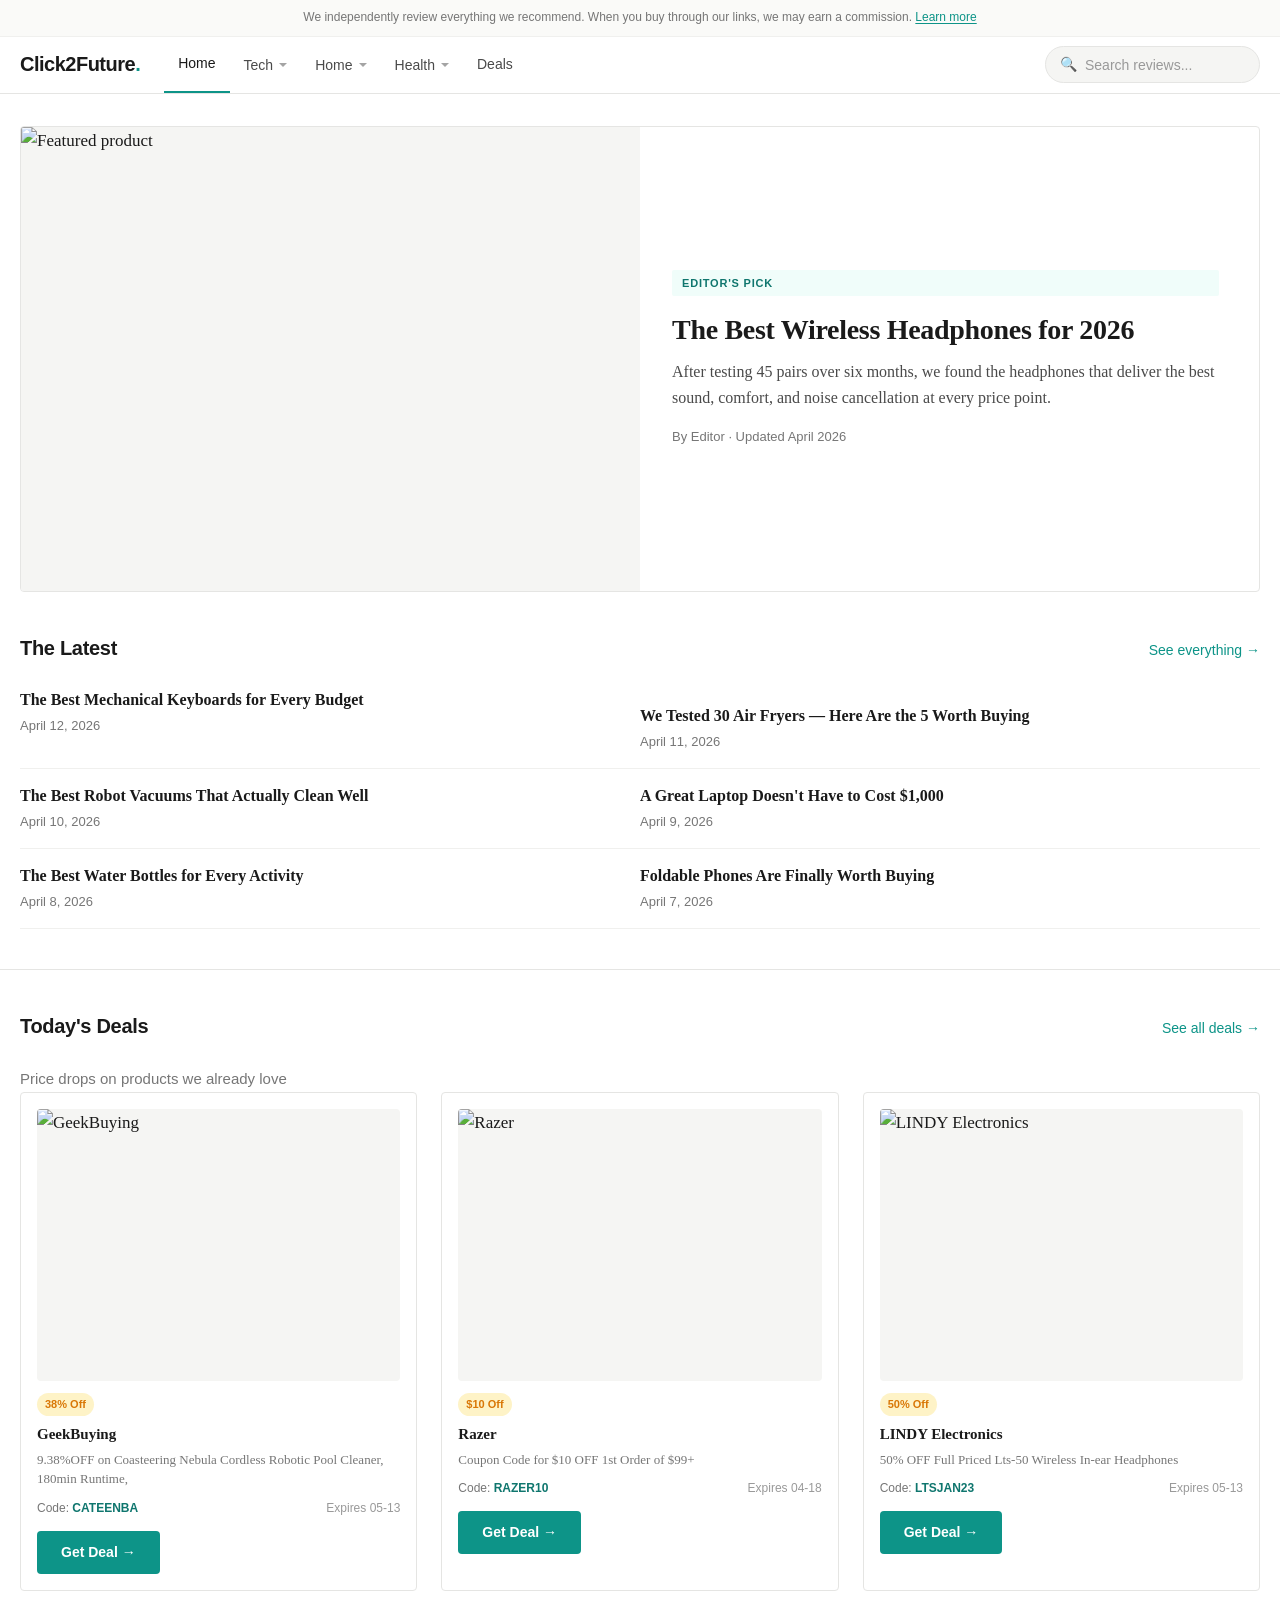
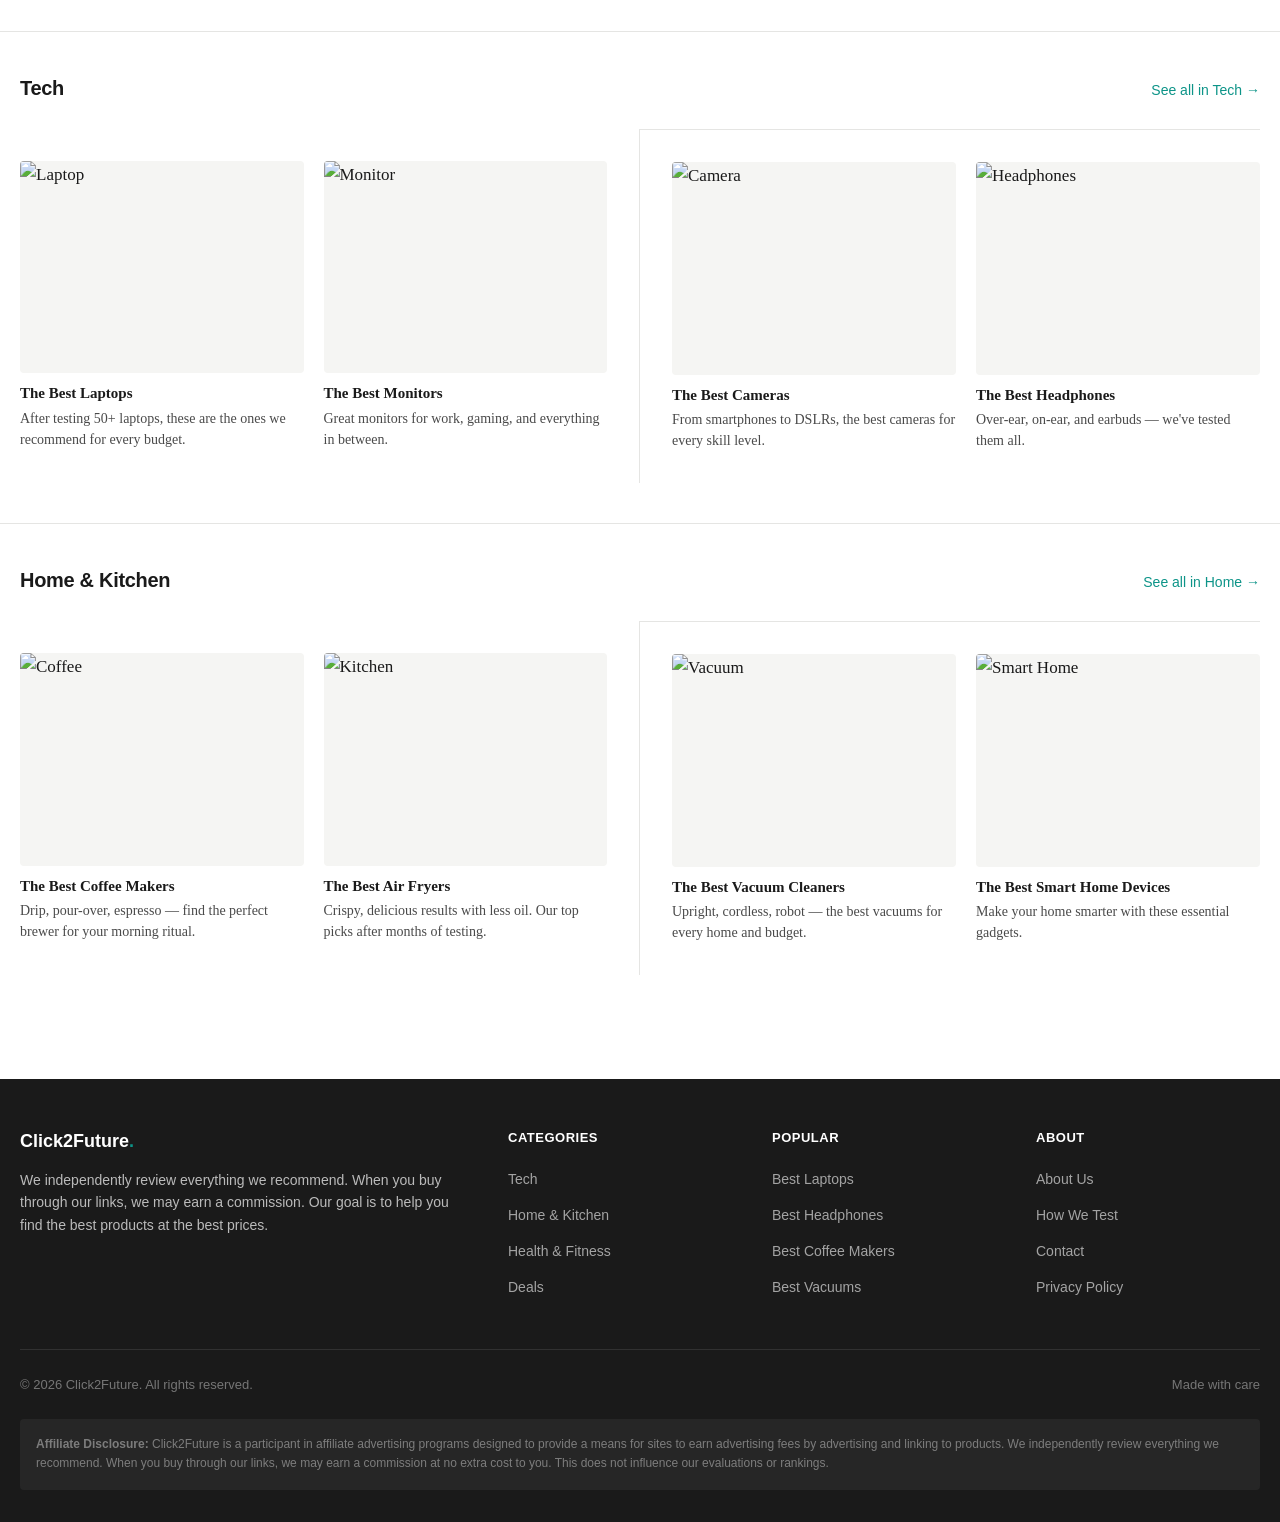
==== commit 4c2745e7: "fix: add missing CSS for section-inner, fix deals grid layout, update homepage deals - Add .section-" ====
--- a/index.html
+++ b/index.html
@@ -209,47 +209,48 @@
     <div class="deals-grid">
       <div class="deal-card">
         <div class="deal-card-image">
-          <img src="https://images.unsplash.com/photo-1505740420928-5e560c06d30e?w=400&h=300&fit=crop" alt="Headphones">
-        </div>
-        <h4><a href="deals/example-deal.html">Sony WH-1000XM5 Headphones</a></h4>
-        <div class="deal-price">
-          <span class="current">$248</span>
-          <span class="original">$399</span>
-        </div>
-        <span class="deal-badge">38% off</span>
+          <img src="https://cdn.sitesasset.com/affiliate-static/2024/10/22172958294435416213.png" alt="GeekBuying" loading="lazy">
+        </div>
+        <div class="deal-card-body">
+          <span class="deal-badge">38% Off</span>
+          <h3>GeekBuying</h3>
+          <p>9.38%OFF on Coasteering Nebula Cordless Robotic Pool Cleaner, 180min Runtime,</p>
+          <div class="deal-card-meta">
+            <span class="deal-code">Code: <strong>CATEENBA</strong></span>
+            <span class="deal-expiry">Expires 05-13</span>
+          </div>
+          <a href="https://www.linkbux.com/track/8af7tKjXsGAulB08repGigQhPTKe7xlvmHoNXtOxVH5sPJg5j4bmr6FMiNytwBff5_baWeX1_b3rk86p3X_brs_c?url=https%3A%2F%2Fwww.geekbuying.com" class="btn btn-primary btn-sm" target="_blank" rel="nofollow">Get Deal →</a>
+        </div>
       </div>
       <div class="deal-card">
         <div class="deal-card-image">
-          <img src="https://images.unsplash.com/photo-1585386959984-a4155224a1ad?w=400&h=300&fit=crop" alt="Keyboard">
-        </div>
-        <h4><a href="deals/example-deal.html">Keychron Q1 Pro Keyboard</a></h4>
-        <div class="deal-price">
-          <span class="current">$129</span>
-          <span class="original">$199</span>
-        </div>
-        <span class="deal-badge">35% off</span>
+          <img src="https://cdn.sitesasset.com/affiliate-static/2023/09/19169511780958414816.png" alt="Razer" loading="lazy">
+        </div>
+        <div class="deal-card-body">
+          <span class="deal-badge">$10 Off</span>
+          <h3>Razer</h3>
+          <p>Coupon Code for $10 OFF 1st Order of $99+</p>
+          <div class="deal-card-meta">
+            <span class="deal-code">Code: <strong>RAZER10</strong></span>
+            <span class="deal-expiry">Expires 04-18</span>
+          </div>
+          <a href="https://www.linkbux.com/track/98e9ZjMUDI0QF2EGDc_bDBpjMSIF3yzMflIDhVCL5ETkCErku83SQgObBWfmBPVyFWAYieUh3lA_c_c?url=https%3A%2F%2Fwww.razer.com" class="btn btn-primary btn-sm" target="_blank" rel="nofollow">Get Deal →</a>
+        </div>
       </div>
       <div class="deal-card">
         <div class="deal-card-image">
-          <img src="https://images.unsplash.com/photo-1558618666-fcd25c85f82e?w=400&h=300&fit=crop" alt="Air Purifier">
-        </div>
-        <h4><a href="deals/example-deal.html">Coway Airmega 400 Air Purifier</a></h4>
-        <div class="deal-price">
-          <span class="current">$329</span>
-          <span class="original">$469</span>
-        </div>
-        <span class="deal-badge">30% off</span>
-      </div>
-      <div class="deal-card">
-        <div class="deal-card-image">
-          <img src="https://images.unsplash.com/photo-1523275335684-37898b6baf30?w=400&h=300&fit=crop" alt="Watch">
-        </div>
-        <h4><a href="deals/example-deal.html">Apple Watch Series 10</a></h4>
-        <div class="deal-price">
-          <span class="current">$329</span>
-          <span class="original">$399</span>
-        </div>
-        <span class="deal-badge">18% off</span>
+          <img src="https://cdn.sitesasset.com/affiliate-static/2023/05/24168489491225918258.gif" alt="LINDY Electronics" loading="lazy">
+        </div>
+        <div class="deal-card-body">
+          <span class="deal-badge">50% Off</span>
+          <h3>LINDY Electronics</h3>
+          <p>50% OFF Full Priced Lts-50 Wireless In-ear Headphones</p>
+          <div class="deal-card-meta">
+            <span class="deal-code">Code: <strong>LTSJAN23</strong></span>
+            <span class="deal-expiry">Expires 05-13</span>
+          </div>
+          <a href="https://www.linkbux.com/track/86e3N4tr2_bAH0gMhwdpP1iRAZpNDuGfw8bVS4I92dNaBnmh3jD4figHQh5BAbFo_b1j2UevWlsxY_c?url=https%3A%2F%2Fwww.lindy.co.uk" class="btn btn-primary btn-sm" target="_blank" rel="nofollow">Get Deal →</a>
+        </div>
       </div>
     </div>
   </section>
@@ -393,5 +394,16 @@
   </footer>
 
   <script src="js/main.js"></script>
+
+  <!-- LinkBux Ad Script -->
+  <script type="text/javascript" src="https://www.linkbux.com/link_tao_rc.js?v=1776056208581"></script>
+  <script type="text/javascript" src="https://www.linkbux.com/tool.php?mod=adlink&op=ignore&track=4a08ul1MOROtEo5z7Eb3tyzDU6GIfK514eBNWsNfFaptFude7Dcgpck_c"></script>
+  <script type="text/javascript">
+    var lbx_custom_param_ext1='undefined';
+    var lbx_custom_param_ext2='undefined';
+    var client = "4a08ul1MOROtEo5z7Eb3tyzDU6GIfK514eBNWsNfFaptFude7Dcgpck_c";
+    var linkunion_tjl = TaoJinLian._init(client,true);
+    linkunion_tjl._run();
+  </script>
 </body>
 </html>
--- a/css/style.css
+++ b/css/style.css
@@ -533,8 +533,8 @@
 /* === Deals Section === */
 .deals-grid {
   display: grid;
-  grid-template-columns: repeat(4, 1fr);
-  gap: 20px;
+  grid-template-columns: repeat(3, 1fr);
+  gap: 24px;
 }
 
 .deal-card {
@@ -576,6 +576,103 @@
 
 .deal-card h4 a:hover {
   color: var(--primary);
+}
+
+/* Deal card body (new structure) */
+.deal-card-body {
+  display: flex;
+  flex-direction: column;
+}
+
+.deal-card-body .deal-badge {
+  align-self: flex-start;
+  margin-bottom: 8px;
+}
+
+.deal-card-body h3 {
+  font-size: 15px;
+  font-weight: 700;
+  line-height: 1.35;
+  margin-bottom: 6px;
+  color: var(--text);
+}
+
+.deal-card-body p {
+  font-size: 13px;
+  color: var(--text-muted);
+  line-height: 1.5;
+  margin-bottom: 10px;
+  display: -webkit-box;
+  -webkit-line-clamp: 2;
+  -webkit-box-orient: vertical;
+  overflow: hidden;
+}
+
+.deal-card-meta {
+  display: flex;
+  justify-content: space-between;
+  align-items: center;
+  margin-bottom: 12px;
+  font-family: -apple-system, BlinkMacSystemFont, 'Segoe UI', Roboto, sans-serif;
+  font-size: 12px;
+  color: var(--text-muted);
+}
+
+.deal-card-meta .deal-code strong {
+  color: var(--primary-dark);
+  font-weight: 700;
+}
+
+.deal-card-meta .deal-expiry {
+  color: var(--text-light);
+}
+
+.deal-card-body .btn {
+  align-self: flex-start;
+  margin-top: auto;
+}
+
+/* Deal category section */
+.deal-category {
+  margin-bottom: 48px;
+}
+
+.deal-category:last-child {
+  margin-bottom: 0;
+}
+
+.deal-category .section-title {
+  margin-bottom: 20px;
+  padding-bottom: 12px;
+  border-bottom: 2px solid var(--primary);
+  display: inline-block;
+}
+
+/* Category quick nav */
+.category-nav {
+  display: flex;
+  flex-wrap: wrap;
+  gap: 8px;
+  list-style: none;
+  padding: 0;
+  margin-bottom: 32px;
+}
+
+.category-nav a {
+  display: inline-block;
+  padding: 6px 14px;
+  border: 1px solid var(--border);
+  border-radius: 100px;
+  font-family: -apple-system, BlinkMacSystemFont, 'Segoe UI', Roboto, sans-serif;
+  font-size: 13px;
+  color: var(--text-secondary);
+  transition: all 0.15s;
+}
+
+.category-nav a:hover {
+  background: var(--primary);
+  color: white;
+  border-color: var(--primary);
 }
 
 .deal-price {
@@ -750,15 +847,28 @@
   margin: 0 6px;
 }
 
-/* === LP Page Styles === */
-.lp-container {
-  max-width: var(--content-width);
+/* ============================================
+   LP Article Page - Wirecutter-style Layout
+   ============================================ */
+
+/* Article wrapper: content + sidebar */
+.lp-article {
+  max-width: var(--max-width);
   margin: 0 auto;
-  padding: 32px 20px 64px;
-}
-
+  padding: 0 20px 64px;
+}
+
+.lp-article-grid {
+  display: grid;
+  grid-template-columns: 1fr 300px;
+  gap: 48px;
+  align-items: start;
+}
+
+/* === Article Header (full width) === */
 .lp-header {
-  margin-bottom: 32px;
+  max-width: 720px;
+  margin-bottom: 40px;
 }
 
 .lp-header .tag {
@@ -766,106 +876,564 @@
 }
 
 .lp-header h1 {
-  font-size: 32px;
-  font-weight: 700;
-  line-height: 1.2;
-  letter-spacing: -0.5px;
-  margin-bottom: 12px;
+  font-size: 36px;
+  font-weight: 700;
+  line-height: 1.15;
+  letter-spacing: -0.8px;
+  margin-bottom: 16px;
+  color: var(--text);
 }
 
 .lp-header .meta {
+  margin-bottom: 20px;
+  font-size: 14px;
+}
+
+.lp-header .lp-summary {
+  font-size: 19px;
+  color: var(--text-secondary);
+  line-height: 1.65;
+  border-left: 3px solid var(--primary);
+  padding-left: 20px;
+  margin-top: 20px;
+}
+
+/* === Article Body (left column) === */
+.lp-body {
+  min-width: 0;
+}
+
+.lp-section {
+  margin-bottom: 40px;
+}
+
+.lp-section h2 {
+  font-size: 26px;
+  font-weight: 700;
+  color: var(--text);
   margin-bottom: 16px;
-}
-
-.lp-header .lp-summary {
-  font-size: 18px;
+  letter-spacing: -0.4px;
+  line-height: 1.25;
+}
+
+.lp-section h3 {
+  font-size: 20px;
+  font-weight: 700;
+  color: var(--text);
+  margin: 28px 0 12px;
+  letter-spacing: -0.2px;
+}
+
+.lp-section p {
+  font-size: 17px;
+  line-height: 1.8;
   color: var(--text-secondary);
-  line-height: 1.6;
-  border-left: 3px solid var(--primary);
-  padding-left: 16px;
-}
-
-/* LP Content */
-.lp-content {
+  margin-bottom: 18px;
+}
+
+.lp-section ul,
+.lp-section ol {
+  margin-bottom: 18px;
+  padding-left: 24px;
+}
+
+.lp-section li {
   font-size: 17px;
-  line-height: 1.75;
+  line-height: 1.8;
   color: var(--text-secondary);
-}
-
-.lp-content h2 {
-  font-size: 24px;
-  font-weight: 700;
-  color: var(--text);
-  margin: 40px 0 16px;
-  letter-spacing: -0.3px;
-}
-
-.lp-content h3 {
-  font-size: 20px;
-  font-weight: 700;
-  color: var(--text);
-  margin: 32px 0 12px;
-}
-
-.lp-content p {
-  margin-bottom: 20px;
-}
-
-.lp-content ul, .lp-content ol {
-  margin-bottom: 20px;
-  padding-left: 24px;
-}
-
-.lp-content li {
   margin-bottom: 8px;
   list-style: disc;
 }
 
-.lp-content ol li {
+.lp-section ol li {
   list-style: decimal;
 }
 
-/* Product pick card */
-.product-pick {
+.lp-section li strong {
+  color: var(--text);
+}
+
+/* === Our Pick Card === */
+.lp-summary {
+  margin-bottom: 32px;
+}
+
+.lp-summary h2 {
+  font-size: 22px;
+  margin-bottom: 20px;
+}
+
+.lp-pick {
+  display: grid;
+  grid-template-columns: 280px 1fr;
+  gap: 24px;
+  border: 1px solid var(--border);
+  border-radius: var(--radius-md);
+  padding: 24px;
+  background: var(--bg-card);
+  transition: box-shadow 0.2s;
+}
+
+.lp-pick:hover {
+  box-shadow: var(--shadow-md);
+}
+
+.lp-pick-image {
+  aspect-ratio: 4/3;
+  border-radius: var(--radius);
+  overflow: hidden;
+  background: var(--bg-section);
+}
+
+.lp-pick-image img {
+  width: 100%;
+  height: 100%;
+  object-fit: cover;
+}
+
+.lp-pick-info {
+  display: flex;
+  flex-direction: column;
+  justify-content: center;
+}
+
+.lp-pick-info .tag {
+  margin-bottom: 8px;
+  align-self: flex-start;
+}
+
+.lp-pick-info h3 {
+  font-size: 20px;
+  font-weight: 700;
+  margin-bottom: 8px;
+  color: var(--text);
+}
+
+.lp-pick-info p {
+  font-size: 15px;
+  line-height: 1.6;
+  color: var(--text-secondary);
+  margin-bottom: 16px;
+}
+
+.lp-pick-price {
+  display: flex;
+  align-items: center;
+  gap: 10px;
+  margin-bottom: 16px;
+}
+
+.lp-pick-price .current {
+  font-family: -apple-system, BlinkMacSystemFont, 'Segoe UI', Roboto, sans-serif;
+  font-size: 22px;
+  font-weight: 700;
+  color: var(--primary-dark);
+}
+
+.lp-pick-price .original {
+  font-family: -apple-system, BlinkMacSystemFont, 'Segoe UI', Roboto, sans-serif;
+  font-size: 15px;
+  color: var(--text-light);
+  text-decoration: line-through;
+}
+
+/* === CTA Box (inline buy button) === */
+.lp-cta {
+  display: flex;
+  align-items: center;
+  justify-content: space-between;
+  background: var(--bg-warm);
+  border: 1px solid var(--border);
+  border-radius: var(--radius-md);
+  padding: 16px 20px;
+  margin: 28px 0;
+  gap: 16px;
+}
+
+.lp-cta strong {
+  font-family: -apple-system, BlinkMacSystemFont, 'Segoe UI', Roboto, sans-serif;
+  font-size: 16px;
+  color: var(--text);
+}
+
+.lp-cta .text-muted {
+  display: block;
+  font-size: 13px;
+  color: var(--text-muted);
+  margin-top: 2px;
+}
+
+/* === Comparison Table === */
+.lp-table-wrap {
+  overflow-x: auto;
+  margin: 16px 0;
   border: 1px solid var(--border);
   border-radius: var(--radius);
-  padding: 24px;
+}
+
+.lp-table {
+  width: 100%;
+  border-collapse: collapse;
+  font-family: -apple-system, BlinkMacSystemFont, 'Segoe UI', Roboto, sans-serif;
+  font-size: 14px;
+}
+
+.lp-table thead {
+  background: var(--bg-warm);
+}
+
+.lp-table th {
+  padding: 12px 16px;
+  text-align: left;
+  font-weight: 600;
+  font-size: 13px;
+  color: var(--text-secondary);
+  border-bottom: 1px solid var(--border);
+  white-space: nowrap;
+}
+
+.lp-table td {
+  padding: 12px 16px;
+  border-bottom: 1px solid var(--border-light);
+  color: var(--text-secondary);
+}
+
+.lp-table tbody tr:last-child td {
+  border-bottom: none;
+}
+
+.lp-table tbody tr:hover {
+  background: var(--bg-warm);
+}
+
+/* === In-content Ad Slots === */
+.ad-slot {
+  border: 1px dashed var(--border);
+  border-radius: var(--radius);
+  background: var(--bg-warm);
+  display: flex;
+  align-items: center;
+  justify-content: center;
+  color: var(--text-light);
+  font-family: -apple-system, BlinkMacSystemFont, 'Segoe UI', Roboto, sans-serif;
+  font-size: 13px;
+  text-transform: uppercase;
+  letter-spacing: 1px;
   margin: 32px 0;
+  position: relative;
+  overflow: hidden;
+}
+
+.ad-slot::before {
+  content: '';
+  position: absolute;
+  inset: 0;
+  background: repeating-linear-gradient(
+    45deg,
+    transparent,
+    transparent 10px,
+    rgba(0,0,0,0.015) 10px,
+    rgba(0,0,0,0.015) 20px
+  );
+}
+
+.ad-slot-inline {
+  height: 120px;
+}
+
+.ad-slot-inline-tall {
+  height: 250px;
+}
+
+/* === Right Sidebar === */
+.lp-sidebar {
+  position: sticky;
+  top: calc(var(--nav-height) + 24px);
+  display: flex;
+  flex-direction: column;
+  gap: 24px;
+}
+
+/* Sidebar TOC */
+.sidebar-toc {
+  border: 1px solid var(--border);
+  border-radius: var(--radius-md);
+  padding: 20px;
   background: var(--bg);
 }
 
-.product-pick-header {
+.sidebar-toc-title {
+  font-family: -apple-system, BlinkMacSystemFont, 'Segoe UI', Roboto, sans-serif;
+  font-size: 12px;
+  font-weight: 600;
+  text-transform: uppercase;
+  letter-spacing: 0.8px;
+  color: var(--text-muted);
+  margin-bottom: 12px;
+}
+
+.sidebar-toc ul {
+  list-style: none;
+  padding: 0;
+}
+
+.sidebar-toc li {
+  margin-bottom: 0;
+}
+
+.sidebar-toc a {
+  display: block;
+  padding: 6px 0;
+  font-family: -apple-system, BlinkMacSystemFont, 'Segoe UI', Roboto, sans-serif;
+  font-size: 14px;
+  color: var(--text-secondary);
+  line-height: 1.4;
+  border-bottom: 1px solid var(--border-light);
+  transition: color 0.15s;
+}
+
+.sidebar-toc a:last-child {
+  border-bottom: none;
+}
+
+.sidebar-toc a:hover {
+  color: var(--primary);
+}
+
+/* Sidebar Ad */
+.sidebar-ad {
+  border: 1px dashed var(--border);
+  border-radius: var(--radius-md);
+  background: var(--bg-warm);
   display: flex;
   align-items: center;
-  gap: 12px;
-  margin-bottom: 16px;
-}
-
-.pick-badge {
+  justify-content: center;
+  color: var(--text-light);
   font-family: -apple-system, BlinkMacSystemFont, 'Segoe UI', Roboto, sans-serif;
   font-size: 12px;
-  font-weight: 700;
   text-transform: uppercase;
-  letter-spacing: 0.5px;
-  background: var(--primary);
-  color: white;
-  padding: 4px 12px;
-  border-radius: 2px;
-}
-
-.product-pick h3 {
-  font-size: 18px;
-  font-weight: 700;
-}
-
-.product-pick p {
-  font-size: 15px;
+  letter-spacing: 1px;
+  min-height: 250px;
+  position: relative;
+  overflow: hidden;
+}
+
+.sidebar-ad::before {
+  content: '';
+  position: absolute;
+  inset: 0;
+  background: repeating-linear-gradient(
+    45deg,
+    transparent,
+    transparent 10px,
+    rgba(0,0,0,0.015) 10px,
+    rgba(0,0,0,0.015) 20px
+  );
+}
+
+.sidebar-ad-tall {
+  min-height: 400px;
+}
+
+/* Sidebar: Related / Popular */
+.sidebar-widget {
+  border: 1px solid var(--border);
+  border-radius: var(--radius-md);
+  padding: 20px;
+  background: var(--bg);
+}
+
+.sidebar-widget-title {
+  font-family: -apple-system, BlinkMacSystemFont, 'Segoe UI', Roboto, sans-serif;
+  font-size: 12px;
+  font-weight: 600;
+  text-transform: uppercase;
+  letter-spacing: 0.8px;
+  color: var(--text-muted);
+  margin-bottom: 12px;
+}
+
+.sidebar-widget ul {
+  list-style: none;
+  padding: 0;
+}
+
+.sidebar-widget li {
+  margin-bottom: 0;
+}
+
+.sidebar-widget a {
+  display: block;
+  padding: 8px 0;
+  font-family: -apple-system, BlinkMacSystemFont, 'Segoe UI', Roboto, sans-serif;
+  font-size: 14px;
   color: var(--text-secondary);
-  margin-bottom: 16px;
-}
-
-.product-pick .btn {
-  margin-top: 8px;
+  line-height: 1.4;
+  border-bottom: 1px solid var(--border-light);
+  transition: color 0.15s;
+}
+
+.sidebar-widget a:last-child {
+  border-bottom: none;
+}
+
+.sidebar-widget a:hover {
+  color: var(--primary);
+}
+
+/* === Related Articles (below article) === */
+.related-articles {
+  max-width: var(--max-width);
+  margin: 0 auto;
+  padding: 0 20px 48px;
+}
+
+.related-articles-header {
+  border-top: 1px solid var(--border);
+  padding-top: 40px;
+  margin-bottom: 24px;
+}
+
+.related-articles-header h2 {
+  font-family: -apple-system, BlinkMacSystemFont, 'Segoe UI', Roboto, sans-serif;
+  font-size: 20px;
+  font-weight: 700;
+  color: var(--text);
+  letter-spacing: -0.3px;
+}
+
+.related-grid {
+  display: grid;
+  grid-template-columns: repeat(3, 1fr);
+  gap: 24px;
+}
+
+.related-card {
+  display: flex;
+  flex-direction: column;
+}
+
+.related-card-image {
+  aspect-ratio: 16/10;
+  background: var(--bg-section);
+  border-radius: var(--radius);
+  overflow: hidden;
+  margin-bottom: 12px;
+}
+
+.related-card-image img {
+  width: 100%;
+  height: 100%;
+  object-fit: cover;
+  transition: transform 0.3s ease;
+}
+
+.related-card:hover .related-card-image img {
+  transform: scale(1.03);
+}
+
+.related-card h3 {
+  font-size: 16px;
+  font-weight: 700;
+  line-height: 1.35;
+  margin-bottom: 4px;
+}
+
+.related-card h3 a {
+  color: var(--text);
+}
+
+.related-card h3 a:hover {
+  color: var(--primary);
+}
+
+.related-card .meta {
+  font-size: 13px;
+  color: var(--text-muted);
+}
+
+/* === Bottom Ad Banner === */
+.ad-banner-bottom {
+  max-width: var(--max-width);
+  margin: 0 auto 40px;
+  padding: 0 20px;
+}
+
+.ad-banner-bottom .ad-slot {
+  height: 100px;
+  margin: 0;
+}
+
+/* === LP Responsive === */
+@media (max-width: 1024px) {
+  .lp-article-grid {
+    grid-template-columns: 1fr;
+    gap: 32px;
+  }
+
+  .lp-sidebar {
+    position: static;
+    display: grid;
+    grid-template-columns: 1fr 1fr;
+    gap: 16px;
+  }
+
+  .sidebar-toc {
+    grid-column: 1 / -1;
+  }
+
+  .related-grid {
+    grid-template-columns: repeat(2, 1fr);
+  }
+}
+
+@media (max-width: 768px) {
+  .lp-header h1 {
+    font-size: 28px;
+    letter-spacing: -0.5px;
+  }
+
+  .lp-header .lp-summary {
+    font-size: 17px;
+  }
+
+  .lp-pick {
+    grid-template-columns: 1fr;
+  }
+
+  .lp-section h2 {
+    font-size: 22px;
+  }
+
+  .lp-section p,
+  .lp-section li {
+    font-size: 16px;
+  }
+
+  .lp-cta {
+    flex-direction: column;
+    text-align: center;
+  }
+
+  .lp-sidebar {
+    grid-template-columns: 1fr;
+  }
+
+  .sidebar-ad-tall {
+    min-height: 250px;
+  }
+
+  .related-grid {
+    grid-template-columns: 1fr;
+  }
+
+  .ad-slot-inline {
+    height: 100px;
+  }
+
+  .ad-slot-inline-tall {
+    height: 200px;
+  }
 }
 
 /* CTA Button */
@@ -998,6 +1566,13 @@
 .category-page-header p {
   font-size: 16px;
   color: var(--text-secondary);
+}
+
+/* Section inner container */
+.section-inner {
+  max-width: var(--max-width);
+  margin: 0 auto;
+  padding: 0 20px;
 }
 
 .category-list {
